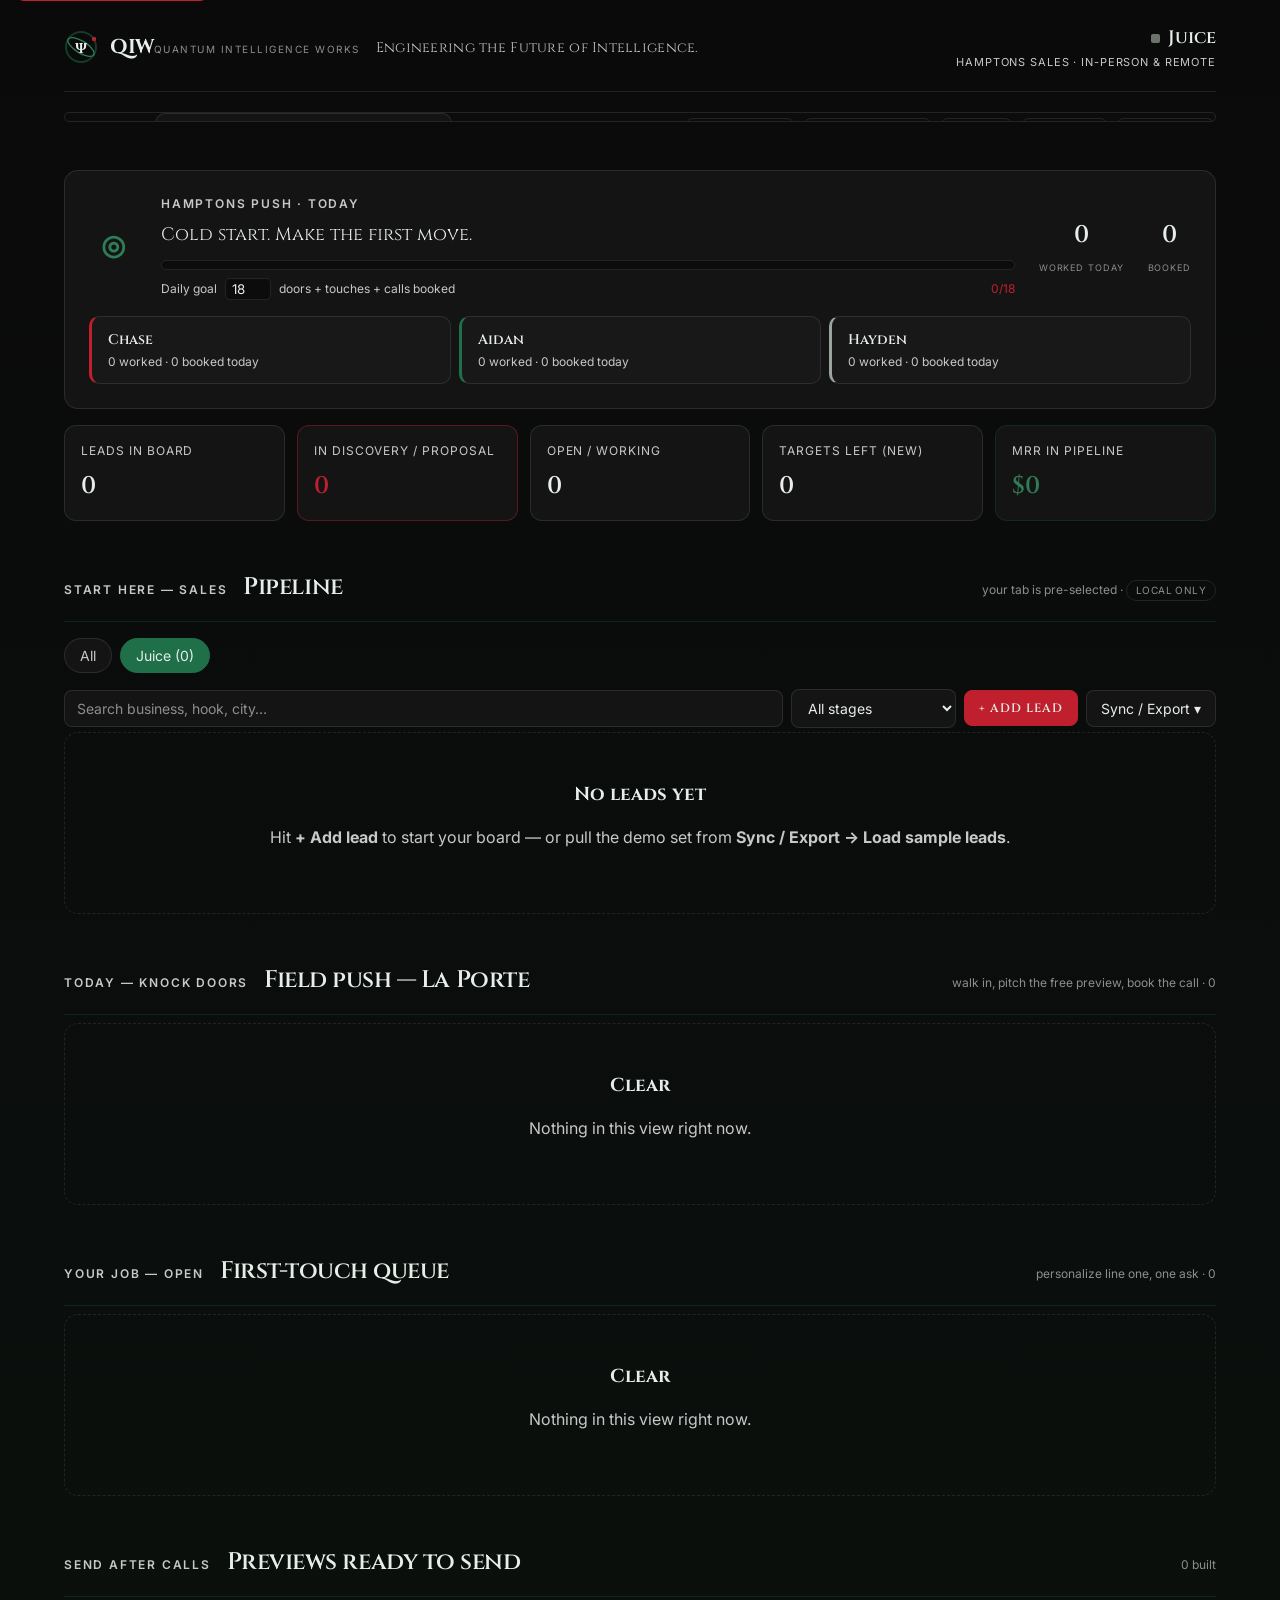
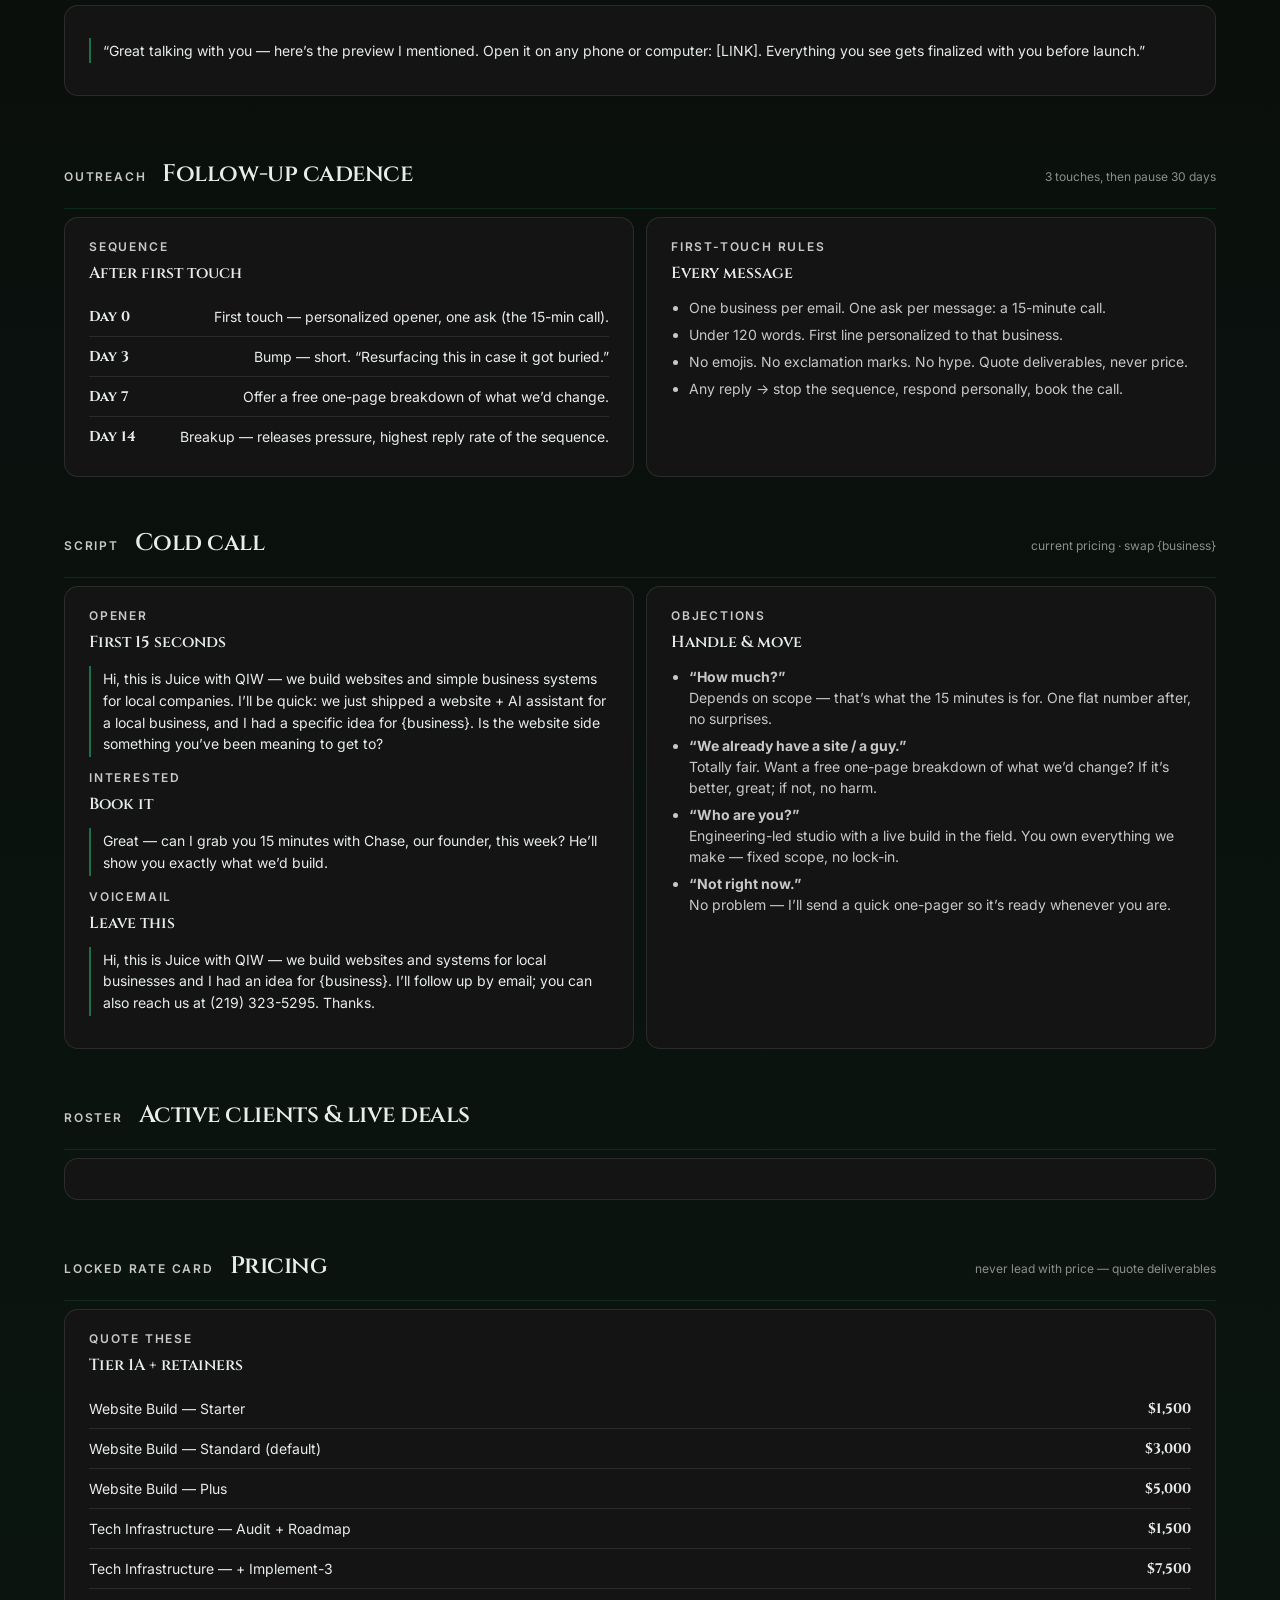
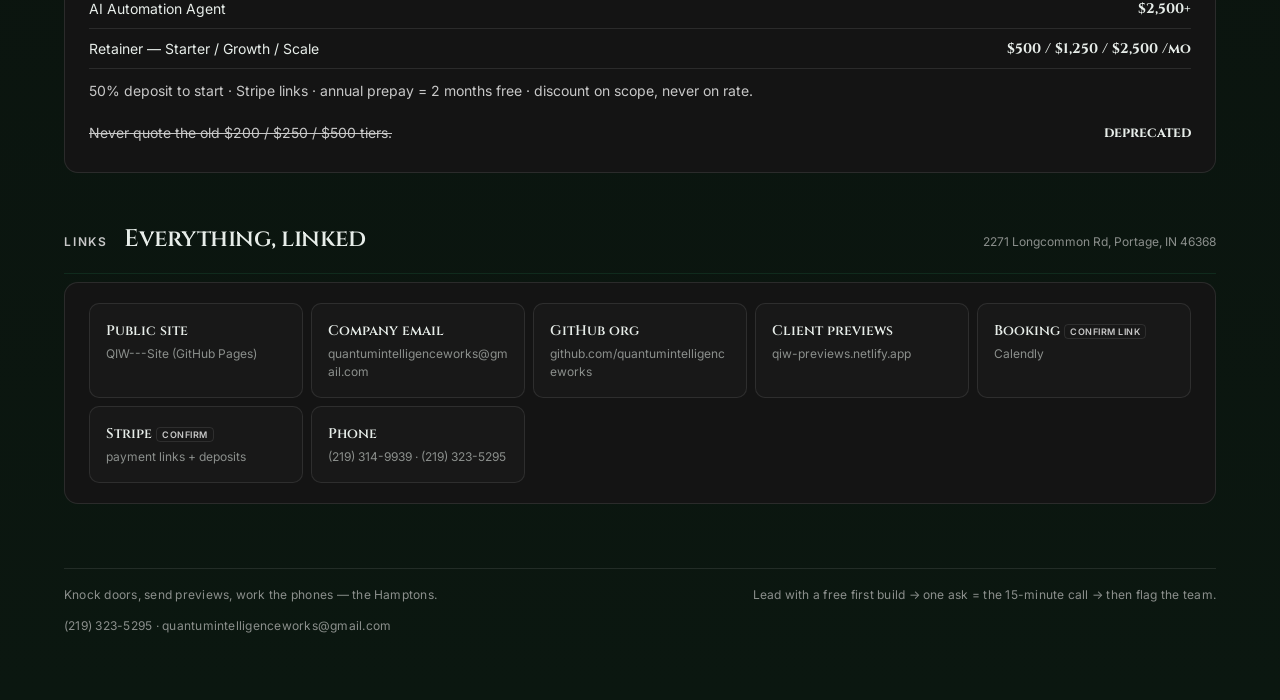
==== juice/index.html @ e5e1eb97 "Add Juice (Julius Bondi) Hamptons sales dashboard at /juice/" ====
<!DOCTYPE html>
<html lang="en">
<head>
<meta charset="utf-8">
<meta name="viewport" content="width=device-width, initial-scale=1">
<title>QIW Sales — Juice · Hamptons</title>
<meta name="description" content="QIW sales board for Julius (Juice) Bondi — Hamptons, in-person and remote.">
<meta name="robots" content="noindex, nofollow">
<meta name="theme-color" content="#0A0A0A">
<link rel="preconnect" href="https://fonts.googleapis.com">
<link rel="preconnect" href="https://fonts.gstatic.com" crossorigin>
<link href="https://fonts.googleapis.com/css2?family=Cinzel:wght@500;600;700&family=Inter:wght@400;500;600;700&display=swap" rel="stylesheet">
<style>
/* QIW Internal Ops — design system
   Branded to the live QIW site (site/styles/tokens.css): Heraldic Green #143D28 ·
   Crest Red #C01F2E · Deep Forest #0D2417 · Ink Black #141414 · Sage Mist #E7EDE9 · Fog #C8C8C8.
   Type: Cinzel (display) + Inter (body). Dark canvas only.
   $10K checklist: three brand colors only · WCAG AA contrast (red reserved for CTAs +
   large numbers, never small text) · 2px focus rings · semantic landmarks · thin 1px rules ·
   motion whispers (150–250ms ease-out, hover lift -2px, nothing bounces). */

:root{
  /* Brand (verbatim from the site) */
  --black:#0A0A0A;          /* Quantum Black — base */
  --forest:#0D2417;         /* Deep Forest — hero/section ground */
  --green:#143D28;          /* Heraldic Green — primary brand */
  --green-lift:#1f6f49;     /* lightness variant for visible accents */
  --green-bright:#2f7d56;   /* brightest tint — live indicators */
  --red:#C01F2E;            /* Crest Red — CTA / accent */
  --red-hover:#A01828;
  --surface:#141414;        /* Ink Black — cards/panels */
  --surface-2:#181818;
  --paper:#E7EDE9;          /* Sage Mist — primary text */
  --fog:#C8C8C8;            /* muted text / borders */
  --dim:#8b8f8c;            /* lowest-emphasis text (AA on dark) */
  --border:rgba(200,200,200,0.12);
  --border-strong:rgba(200,200,200,0.2);
  --green-rule:rgba(20,61,40,0.55);

  --display:'Cinzel',Georgia,serif;
  --body:'Inter',system-ui,-apple-system,sans-serif;

  /* type scale */
  --t-xs:0.75rem; --t-sm:0.875rem; --t-base:1rem; --t-lg:1.125rem;
  --t-xl:1.25rem; --t-2xl:1.5rem; --t-3xl:1.875rem;
  --tracking-wide:0.08em; --tracking-widest:0.15em; --tracking-tight:-0.02em;

  /* spacing (8px rhythm) */
  --s1:0.25rem; --s2:0.5rem; --s3:0.75rem; --s4:1rem; --s5:1.25rem;
  --s6:1.5rem; --s8:2rem; --s12:3rem; --s16:4rem;

  /* motion */
  --ease:cubic-bezier(0.16,1,0.3,1);
  --fast:150ms; --base:250ms;

  --owner-chase:var(--red); --owner-aidan:var(--green-lift); --owner-hayden:#9aa39c;
}

*{box-sizing:border-box;}
html{scroll-behavior:smooth;}
body{
  margin:0;font-family:var(--body);color:var(--paper);background:var(--black);
  background-image:linear-gradient(180deg,var(--black) 0%,#0b1710 100%);
  min-height:100vh;font-size:16px;line-height:1.5;-webkit-font-smoothing:antialiased;
  text-rendering:optimizeLegibility;
}
a{color:inherit;text-decoration:none;}
.wrap{max-width:1200px;margin:0 auto;padding:0 var(--s6) var(--s16);}

/* focus — never removed (checklist) */
a:focus-visible,button:focus-visible,input:focus-visible,select:focus-visible,
textarea:focus-visible,.tab:focus-visible,.checkitem:focus-visible,[tabindex]:focus-visible{
  outline:2px solid var(--red);outline-offset:2px;border-radius:4px;
}
:focus:not(:focus-visible){outline:none;}

.skip-link{
  position:absolute;left:var(--s4);top:-44px;z-index:100;
  background:var(--red);color:var(--paper);font-family:var(--display);
  font-size:var(--t-sm);font-weight:600;letter-spacing:var(--tracking-wide);
  text-transform:uppercase;padding:var(--s3) var(--s5);border-radius:8px;
  transition:top var(--base) var(--ease);
}
.skip-link:focus{top:var(--s4);}
main:focus{outline:none;}

/* ---------- top bar ---------- */
header.top{
  display:flex;align-items:center;gap:var(--s4);flex-wrap:wrap;
  padding:var(--s6) 0 var(--s5);border-bottom:1px solid var(--border);
}
.mark{display:flex;align-items:center;gap:var(--s3);}
.mark svg{display:block;}
.lock .wm{font-family:var(--display);font-weight:700;font-size:var(--t-xl);letter-spacing:var(--tracking-tight);line-height:1;}
.lock .org{font-family:var(--body);font-size:0.625rem;letter-spacing:var(--tracking-widest);color:var(--dim);margin-top:4px;text-transform:uppercase;}
.tagline{font-family:var(--display);font-size:var(--t-sm);color:var(--fog);letter-spacing:0.02em;align-self:center;}
.whoami{margin-left:auto;text-align:right;}
.whoami .nm{font-family:var(--display);font-size:var(--t-lg);font-weight:600;}
.whoami .rl{font-family:var(--body);font-size:0.6875rem;letter-spacing:var(--tracking-wide);color:var(--fog);text-transform:uppercase;margin-top:3px;}
.whoami .nm .chip{display:inline-block;width:9px;height:9px;border-radius:2px;margin-right:8px;vertical-align:middle;}

/* ---------- nav (board switch) ---------- */
nav.bar{display:flex;gap:var(--s3);flex-wrap:wrap;align-items:center;margin:var(--s5) 0 var(--s2);}
nav.bar .seg{display:flex;gap:var(--s1);background:var(--surface);border:1px solid var(--border);border-radius:10px;padding:5px;}
nav.bar a.np{
  font-family:var(--display);font-size:var(--t-sm);font-weight:600;letter-spacing:var(--tracking-wide);
  color:var(--fog);padding:8px 16px;border-radius:7px;text-transform:uppercase;
  transition:color var(--base) var(--ease),background var(--base) var(--ease);
}
nav.bar a.np:hover{color:var(--paper);background:var(--surface-2);}
nav.bar a.np.here{background:var(--red);color:var(--paper);}
nav.bar a.np.here.g{background:var(--green-lift);}
nav.bar a.np.here.s{background:var(--owner-hayden);color:var(--black);}
nav.bar .ext{margin-left:auto;display:flex;gap:var(--s2);flex-wrap:wrap;}
nav.bar .ext a{
  font-family:var(--body);font-size:var(--t-sm);color:var(--fog);border:1px solid var(--border);
  border-radius:8px;padding:8px 13px;transition:color var(--base) var(--ease),border-color var(--base) var(--ease);
}
nav.bar .ext a:hover{color:var(--paper);border-color:var(--fog);}

/* ---------- section + heads ---------- */
section.mod{margin-top:var(--s12);}
.modhead{display:flex;align-items:baseline;gap:var(--s4);margin:0 0 var(--s4);flex-wrap:wrap;}
.modhead h2{font-family:var(--display);font-weight:600;font-size:var(--t-2xl);margin:0;letter-spacing:var(--tracking-tight);}
.modhead .kick{font-family:var(--body);font-size:var(--t-xs);font-weight:600;letter-spacing:var(--tracking-widest);color:var(--fog);text-transform:uppercase;}
.modhead .note{margin-left:auto;font-family:var(--body);font-size:var(--t-xs);color:var(--dim);}
.rule{height:1px;background:var(--green-rule);border:0;margin:0 0 var(--s2);}

.panel{background:var(--surface);border:1px solid var(--border);border-radius:14px;padding:var(--s6) var(--s6);}

/* motor / daily goal */
.motor{display:flex;align-items:center;gap:var(--s6);flex-wrap:wrap;}
.motor .big{font-family:var(--display);font-size:1.75rem;font-weight:700;min-width:48px;text-align:center;color:var(--green-bright);}
.motor .mid{flex:1;min-width:240px;}
.motor .lab{font-family:var(--body);font-size:var(--t-xs);font-weight:600;letter-spacing:var(--tracking-widest);color:var(--fog);text-transform:uppercase;}
.motor .state{font-family:var(--display);font-size:var(--t-lg);margin:var(--s2) 0 var(--s3);}
.bar{height:10px;background:#0c0c0c;border:1px solid var(--border);border-radius:6px;overflow:hidden;}
.bar>i{display:block;height:100%;width:0;background:linear-gradient(90deg,var(--green-lift),var(--red));transition:width var(--base) var(--ease);}
.motor .goalrow{font-family:var(--body);font-size:var(--t-xs);color:var(--fog);margin-top:var(--s2);display:flex;gap:var(--s2);align-items:center;flex-wrap:wrap;}
.motor input.goal{width:46px;background:#0c0c0c;border:1px solid var(--border);color:var(--paper);border-radius:5px;padding:2px 6px;font-family:var(--body);}
.motor .counts{display:flex;gap:var(--s6);text-align:center;}
.motor .counts b{font-family:var(--display);font-size:var(--t-2xl);display:block;font-weight:600;}
.motor .counts span{font-family:var(--body);font-size:0.5625rem;letter-spacing:0.1em;color:var(--dim);text-transform:uppercase;}
.reps{display:flex;gap:var(--s2);margin-top:var(--s4);flex-wrap:wrap;}
.repchip{flex:1;min-width:150px;border:1px solid var(--border);border-radius:10px;padding:var(--s3) var(--s4);background:var(--surface-2);border-left:3px solid var(--dim);}
.repchip.chase{border-left-color:var(--owner-chase);}
.repchip.aidan{border-left-color:var(--owner-aidan);}
.repchip.hayden{border-left-color:var(--owner-hayden);}
.repchip .n{font-family:var(--display);font-weight:600;font-size:var(--t-sm);}
.repchip .s{font-family:var(--body);font-size:var(--t-xs);color:var(--fog);margin-top:3px;}

/* stat strip */
.stats{display:grid;grid-template-columns:repeat(5,1fr);gap:var(--s3);margin-top:var(--s4);}
.stat{background:var(--surface);border:1px solid var(--border);border-radius:12px;padding:var(--s4);transition:border-color var(--base) var(--ease);}
.stat:hover{border-color:var(--border-strong);}
.stat .k{font-family:var(--body);font-size:var(--t-xs);letter-spacing:var(--tracking-wide);color:var(--fog);text-transform:uppercase;}
.stat .v{font-family:var(--display);font-size:var(--t-2xl);margin-top:var(--s2);font-weight:600;}
.stat.hot{border-color:rgba(192,31,46,0.4);}
.stat.hot .v{color:var(--red);}                 /* large (24px) → AA-large OK */
.stat.live{border-color:var(--green-rule);}
.stat.live .v{color:var(--green-bright);}

/* toolbar */
.toolbar{display:flex;gap:var(--s2);flex-wrap:wrap;align-items:center;margin:var(--s4) 0 var(--s1);}
.tabs{display:flex;gap:var(--s2);flex-wrap:wrap;}
.tab{border:1px solid var(--border);background:var(--surface);color:var(--fog);padding:8px 15px;border-radius:20px;cursor:pointer;font-size:var(--t-sm);font-family:var(--body);transition:color var(--base) var(--ease),background var(--base) var(--ease),border-color var(--base) var(--ease);}
.tab:hover{color:var(--paper);border-color:var(--fog);}
.tab.active{color:var(--paper);background:var(--red);border-color:var(--red);}
.tab.active.g{background:var(--green-lift);border-color:var(--green-lift);}
.tab.active.s{background:var(--owner-hayden);border-color:var(--owner-hayden);color:var(--black);}
input.search,select,input.txt{background:var(--surface);border:1px solid var(--border);color:var(--paper);border-radius:8px;padding:9px 12px;font-size:var(--t-sm);font-family:var(--body);transition:border-color var(--base) var(--ease);}
input.search{flex:1;min-width:170px;}
input.search:hover,select:hover{border-color:var(--fog);}
input.search::placeholder{color:var(--dim);}
.btn{border:1px solid var(--border);background:var(--surface);color:var(--paper);padding:9px 14px;border-radius:8px;cursor:pointer;font-size:var(--t-sm);font-family:var(--body);transition:border-color var(--base) var(--ease),background var(--base) var(--ease),transform var(--fast) var(--ease);}
.btn:hover{border-color:var(--fog);transform:translateY(-2px);}
.btn.primary{background:var(--red);color:var(--paper);border-color:var(--red);font-family:var(--display);font-weight:600;letter-spacing:var(--tracking-wide);text-transform:uppercase;font-size:var(--t-xs);}
.btn.primary:hover{background:var(--red-hover);border-color:var(--red-hover);}
.menu{position:relative;}
.menu .pop{position:absolute;right:0;top:46px;background:var(--surface-2);border:1px solid var(--border-strong);border-radius:10px;padding:6px;min-width:240px;z-index:30;display:none;box-shadow:0 20px 50px -20px rgba(0,0,0,0.85);}
.menu.open .pop{display:block;}
.menu .pop button{display:block;width:100%;text-align:left;background:none;border:none;color:var(--paper);padding:10px 12px;border-radius:7px;cursor:pointer;font-size:var(--t-sm);font-family:var(--body);}
.menu .pop button:hover{background:var(--green-rule);}

/* lead grid */
.grid{display:grid;grid-template-columns:repeat(auto-fill,minmax(310px,1fr));gap:var(--s3);margin-top:var(--s3);}
.card{background:var(--surface);border:1px solid var(--border);border-radius:14px;padding:var(--s5);border-left:3px solid var(--ownc,var(--dim));transition:border-color var(--base) var(--ease),transform var(--base) var(--ease);}
.card:hover{transform:translateY(-2px);border-top-color:var(--border-strong);border-right-color:var(--border-strong);border-bottom-color:var(--border-strong);}
.card.chase{--ownc:var(--owner-chase);}
.card.aidan{--ownc:var(--owner-aidan);}
.card.hayden{--ownc:var(--owner-hayden);}
.card .ch{display:flex;justify-content:space-between;gap:var(--s2);align-items:flex-start;}
.biz{font-family:var(--display);font-size:var(--t-lg);font-weight:600;line-height:1.2;}
.csub{color:var(--fog);font-size:var(--t-sm);margin-top:3px;}
.pill{font-family:var(--body);font-size:0.625rem;font-weight:600;letter-spacing:0.04em;padding:4px 9px;border-radius:20px;border:1px solid var(--border);color:var(--fog);white-space:nowrap;text-transform:uppercase;}
.pill.s-New{color:var(--fog);border-color:var(--border-strong);}
.pill.s-Contacted{color:var(--green-bright);border-color:var(--green-rule);}
.pill.s-DiscoveryBooked{color:var(--paper);background:var(--green-lift);border-color:var(--green-lift);}
.pill.s-DiscoveryDone{color:var(--paper);background:var(--green);border-color:var(--green);}
.pill.s-Proposal{color:var(--paper);background:var(--red);border-color:var(--red);}
.pill.s-Won{color:var(--black);background:var(--green-bright);border-color:var(--green-bright);}
.pill.s-Lost{color:var(--dim);}
.pill.s-Nurture{color:var(--fog);border-color:var(--border-strong);}
.ownbadge{font-family:var(--body);font-size:0.625rem;font-weight:600;letter-spacing:0.05em;padding:3px 8px;border-radius:5px;}
.hook{font-size:var(--t-sm);color:var(--paper);margin:var(--s3) 0;min-height:16px;line-height:1.45;}
.tags{display:flex;gap:6px;flex-wrap:wrap;margin-bottom:var(--s3);}
.tag{font-family:var(--body);font-size:0.625rem;color:var(--fog);background:#0c0c0c;border:1px solid var(--border);padding:3px 8px;border-radius:5px;}
.tag.lp{color:var(--red);border-color:rgba(192,31,46,0.5);}
.tag.prev{color:var(--green-bright);border-color:var(--green-rule);}
.meta{font-family:var(--body);font-size:var(--t-xs);color:var(--dim);margin-bottom:var(--s3);word-break:break-word;}
.acts{display:flex;gap:6px;flex-wrap:wrap;}
.acts .btn{flex:1;padding:8px 9px;font-size:var(--t-xs);text-align:center;min-width:88px;}
.acts .btn.book{background:rgba(192,31,46,0.14);border-color:rgba(192,31,46,0.5);color:var(--red);}
.acts .btn.book:hover{background:var(--red);color:var(--paper);border-color:var(--red);}
.acts .btn.prev{background:var(--green-rule);border-color:var(--green-lift);color:var(--green-bright);}
.acts .btn.prev:hover{color:var(--paper);}
.statusrow{display:flex;gap:7px;margin-top:var(--s3);}
.statusrow select{flex:1;padding:7px 9px;font-size:var(--t-xs);}
.iconbtn{background:none;border:1px solid var(--border);color:var(--fog);border-radius:7px;padding:7px 11px;cursor:pointer;font-size:var(--t-xs);font-family:var(--body);transition:color var(--base) var(--ease),border-color var(--base) var(--ease);}
.iconbtn:hover{color:var(--red);border-color:rgba(192,31,46,0.5);}
.empty{text-align:center;padding:var(--s12);border:1px dashed var(--border);border-radius:14px;color:var(--fog);}
.empty h3{font-family:var(--display);color:var(--paper);margin:0 0 var(--s2);}

/* reference cards */
.cards2{display:grid;grid-template-columns:repeat(auto-fit,minmax(300px,1fr));gap:var(--s3);}
.refcard{background:var(--surface);border:1px solid var(--border);border-radius:14px;padding:var(--s5) var(--s6);}
.refcard h3{font-family:var(--display);font-size:var(--t-base);margin:0 0 var(--s3);font-weight:600;}
.refcard h3 .t{font-family:var(--body);font-size:var(--t-xs);font-weight:600;letter-spacing:var(--tracking-widest);color:var(--fog);display:block;margin-bottom:5px;text-transform:uppercase;}
.refcard p{margin:0 0 var(--s3);font-size:var(--t-sm);color:var(--fog);line-height:1.55;}
.refcard ul{margin:0 0 var(--s2);padding-left:18px;}
.refcard li{font-size:var(--t-sm);color:var(--fog);margin:6px 0;line-height:1.5;}
.refcard .q{border-left:2px solid var(--green-lift);padding:2px 0 2px var(--s3);margin:var(--s3) 0;color:var(--paper);font-size:var(--t-sm);line-height:1.55;}
.kv{display:flex;justify-content:space-between;gap:var(--s4);border-bottom:1px solid var(--border);padding:9px 0;font-size:var(--t-sm);}
.kv:last-child{border-bottom:0;}
.kv b{font-family:var(--display);}
.kv .deprecated{color:var(--fog);text-decoration:line-through;}
.checkitem{display:flex;gap:10px;align-items:flex-start;padding:6px 0;font-size:var(--t-sm);color:var(--fog);cursor:pointer;line-height:1.45;}
.checkitem input{margin-top:3px;accent-color:var(--red);flex:0 0 auto;}
.checkitem.done{color:var(--dim);text-decoration:line-through;}
.phase{font-family:var(--body);font-size:var(--t-xs);font-weight:600;letter-spacing:var(--tracking-wide);color:var(--paper);text-transform:uppercase;margin:var(--s4) 0 var(--s1);}
.linkgrid{display:grid;grid-template-columns:repeat(auto-fit,minmax(190px,1fr));gap:var(--s2);}
.linkgrid a{display:block;background:var(--surface-2);border:1px solid var(--border);border-radius:10px;padding:var(--s4);transition:border-color var(--base) var(--ease),transform var(--base) var(--ease);}
.linkgrid a:hover{border-color:var(--green-rule);transform:translateY(-2px);}
.linkgrid a .l{font-family:var(--display);font-size:var(--t-sm);font-weight:600;}
.linkgrid a .u{font-family:var(--body);font-size:var(--t-xs);color:var(--dim);margin-top:4px;word-break:break-all;}
.linkgrid a .badge{font-family:var(--body);font-size:0.5625rem;color:var(--fog);letter-spacing:0.06em;border:1px solid var(--border);border-radius:4px;padding:1px 5px;text-transform:uppercase;}

/* modal */
.scrim{position:fixed;inset:0;background:rgba(5,5,5,0.8);display:none;align-items:flex-start;justify-content:center;padding:var(--s8) var(--s4);z-index:50;overflow:auto;}
.scrim.open{display:flex;}
.modal{background:var(--surface-2);border:1px solid var(--border-strong);border-radius:16px;width:100%;max-width:640px;padding:var(--s6);}
.modal h2{font-family:var(--display);margin:0 0 var(--s4);font-weight:600;}
.fgrid{display:grid;grid-template-columns:1fr 1fr;gap:var(--s3);}
.field{display:flex;flex-direction:column;gap:5px;}
.field.full{grid-column:1/-1;}
.field label{font-family:var(--body);font-size:var(--t-xs);font-weight:600;letter-spacing:var(--tracking-wide);color:var(--fog);text-transform:uppercase;}
.field input,.field select,.field textarea{background:#0c0c0c;border:1px solid var(--border);color:var(--paper);border-radius:8px;padding:9px 11px;font-size:var(--t-sm);width:100%;font-family:var(--body);}
.field input:hover,.field select:hover,.field textarea:hover{border-color:var(--fog);}
.modal .foot{display:flex;justify-content:flex-end;gap:var(--s2);margin-top:var(--s4);}

.toast{position:fixed;left:50%;bottom:24px;transform:translateX(-50%) translateY(20px);background:var(--surface-2);border:1px solid var(--red);padding:13px 19px;border-radius:11px;opacity:0;transition:opacity var(--base) var(--ease),transform var(--base) var(--ease);z-index:80;max-width:92vw;text-align:center;font-size:var(--t-sm);}
.toast.show{opacity:1;transform:translateX(-50%) translateY(0);}
.toast .bw{font-family:var(--display);color:var(--red);font-weight:700;}

footer.foot{margin-top:var(--s16);padding-top:var(--s4);border-top:1px solid var(--border);color:var(--dim);font-size:var(--t-xs);font-family:var(--body);letter-spacing:0.02em;display:flex;justify-content:space-between;flex-wrap:wrap;gap:var(--s3);line-height:1.6;}

.picker{max-width:760px;margin:0 auto;}
.pickbody{padding:var(--s16) 0;}
.pickkick{font-family:var(--body);font-size:var(--t-xs);font-weight:600;letter-spacing:var(--tracking-widest);color:var(--fog);text-transform:uppercase;margin:0 0 var(--s3);}
.pickh1{font-family:var(--display);font-size:2rem;font-weight:600;margin:0 0 var(--s3);letter-spacing:var(--tracking-tight);}
.picksub{color:var(--fog);max-width:48ch;margin:0 0 var(--s8);font-size:var(--t-base);line-height:1.6;}
.pickgrid{display:grid;grid-template-columns:repeat(auto-fit,minmax(200px,1fr));gap:var(--s4);}
.pick{display:flex;flex-direction:column;gap:6px;text-align:left;background:var(--surface);border:1px solid var(--border);border-left:3px solid var(--dim);border-radius:14px;padding:var(--s6);cursor:pointer;color:var(--paper);transition:border-color var(--base) var(--ease),transform var(--base) var(--ease);}
.pick:hover{transform:translateY(-2px);border-color:var(--border-strong);}
.pick.chase{border-left-color:var(--owner-chase);}
.pick.aidan{border-left-color:var(--owner-aidan);}
.pick.hayden{border-left-color:var(--owner-hayden);}
.pk-name{font-family:var(--display);font-size:var(--t-xl);font-weight:600;}
.pk-role{font-size:var(--t-sm);color:var(--fog);}
.pk-go{font-family:var(--display);font-size:var(--t-sm);font-weight:600;letter-spacing:var(--tracking-wide);text-transform:uppercase;color:var(--red);margin-top:var(--s3);}
.picknote{margin-top:var(--s8);font-size:var(--t-sm);color:var(--dim);}
.navlab{font-family:var(--body);font-size:0.625rem;letter-spacing:var(--tracking-wide);color:var(--dim);text-transform:uppercase;align-self:center;margin-right:4px;}
.cloudchip{display:inline-block;cursor:pointer;font-family:var(--body);font-size:0.625rem;letter-spacing:0.04em;padding:2px 9px;border-radius:20px;border:1px solid var(--border);text-transform:uppercase;transition:color var(--base) var(--ease),border-color var(--base) var(--ease);}
.cloudchip.off{color:var(--dim);}
.cloudchip.onx{color:var(--green-bright);border-color:var(--green-rule);}
.cloudchip:hover{color:var(--paper);}

@media (max-width:820px){
  .stats{grid-template-columns:repeat(2,1fr);}
  .fgrid{grid-template-columns:1fr;}
  .whoami{margin-left:0;text-align:left;width:100%;}
  .tagline{display:none;}
  nav.bar .ext{width:100%;margin-left:0;}
}

@media (prefers-reduced-motion: reduce){
  *{transition-duration:0.01ms !important;scroll-behavior:auto;}
}

</style>
</head>
<body>
<a class="skip-link" href="#main">Skip to content</a>
<div class="wrap"><div id="app"></div></div>
<div class="scrim" id="scrim"></div>
<div class="toast" id="toast"></div>
<script>
/* QIW Internal Ops — shared engine + data
   One pipeline, three role-tailored views (chase/aidan/hayden).
   Data persists in localStorage (shared across the 3 pages on the same host)
   with a window.storage fallback for sandboxed hosts. Export CSV to sync the Google Sheet. */
(function () {
  "use strict";

  // ---------------- company facts (from QIW source-of-truth docs) ----------------
  var LINKS = {
    site: "https://quantumintelligenceworks.github.io/QIW---Site",
    github: "https://github.com/quantumintelligenceworks",
    previews: "https://qiw-previews.netlify.app",
    email: "quantumintelligenceworks@gmail.com",
    book: "https://calendly.com/quantumintelligenceworks",
    tracker: "",
    stripe: "https://dashboard.stripe.com/payments",
    phone1: "(219) 314-9939",
    phone2: "(219) 323-5295",
    addr: "2271 Longcommon Rd, Portage, IN 46368"
  };

  var PRICING = {
    rows: [
      ["Website Build — Starter", "$1,500"],
      ["Website Build — Standard (default)", "$3,000"],
      ["Website Build — Plus", "$5,000"],
      ["Tech Infrastructure — Audit + Roadmap", "$1,500"],
      ["Tech Infrastructure — + Implement-3", "$7,500"],
      ["AI Automation Agent", "$2,500+"],
      ["Retainer — Starter / Growth / Scale", "$500 / $1,250 / $2,500 /mo"]
    ],
    terms: "50% deposit to start · Stripe links · annual prepay = 2 months free · discount on scope, never on rate.",
    deprecated: "Never quote the old $200 / $250 / $500 tiers."
  };

  var SOPS = {
    leadWith: "Lead with a free first build → one ask = the 15-minute call → then flag the team.",
    firstTouch: [
      "One business per email. One ask per message: a 15-minute call.",
      "Under 120 words. First line personalized to that business.",
      "No emojis. No exclamation marks. No hype. Quote deliverables, never price.",
      "Any reply → stop the sequence, respond personally, book the call."
    ],
    cadence: [
      ["Day 0", "First touch — personalized opener, one ask (the 15-min call)."],
      ["Day 3", "Bump — short. “Resurfacing this in case it got buried.”"],
      ["Day 7", "Offer a free one-page breakdown of what we’d change."],
      ["Day 14", "Breakup — releases pressure, highest reply rate of the sequence."]
    ],
    coldcall: {
      opener: "Hi, this is {me} with QIW — we build websites and simple business systems for local companies. I’ll be quick: we just shipped a website + AI assistant for a local business, and I had a specific idea for {business}. Is the website side something you’ve been meaning to get to?",
      interested: "Great — can I grab you 15 minutes with Chase, our founder, this week? He’ll show you exactly what we’d build.",
      voicemail: "Hi, this is {me} with QIW — we build websites and systems for local businesses and I had an idea for {business}. I’ll follow up by email; you can also reach us at " + LINKS.phone2 + ". Thanks.",
      objections: [
        ["“How much?”", "Depends on scope — that’s what the 15 minutes is for. One flat number after, no surprises."],
        ["“We already have a site / a guy.”", "Totally fair. Want a free one-page breakdown of what we’d change? If it’s better, great; if not, no harm."],
        ["“Who are you?”", "Engineering-led studio with a live build in the field. You own everything we make — fixed scope, no lock-in."],
        ["“Not right now.”", "No problem — I’ll send a quick one-pager so it’s ready whenever you are."]
      ]
    },
    launch: {
      "1 · Close the Sale": ["Initial call / preview pitched", "Preview link sent (post-call template)", "15-minute walkthrough held", "Price quoted on the call (never in email)", "Proposal + agreement + intake sent same day", "Signed agreement received", "Deposit received — work begins"],
      "2 · Personalize the Build": ["Intake form reviewed; gaps filled by phone", "Logo / photos received (or graphics fallback)", "Trust signals added (license #, insurance, hours, story)", "Draft v2 personalized and sent", "Review call held — feedback captured", "Revision rounds done (2 max)", "Final approval in writing"],
      "3 · Launch": ["Domain confirmed / registered", "Hosting set up (GitHub Pages / Vercel)", "Quote form tested — lead lands at owner’s email/phone", "Click-to-call tested on mobile", "Google Business Profile claimed + linked", "Mobile / tablet / desktop final check", "Site live — owner walkthrough done"],
      "4 · After Launch": ["Final invoice sent + paid", "Portfolio screenshots saved", "Review requested (Google + Facebook)", "Referral ask — “who else needs this?”", "30-day check-in scheduled", "Upsell check: maintenance / AI automations"]
    }
  };

  // ---------------- seeded pipeline (real leads + clients, June 2026) ----------------
  var P = "https://qiw-previews.netlify.app/";
  var SAMPLES = [
    mk("Assisting Seniors", "Chase", "Senior Care", "Valparaiso IN", "Kelly Staubus", "", "", "Live", "Site + Gmail AI assistant live — anchor case study", "Retainer", 1500, 250, "Won", "Capture case-study metrics", "", "Active client — proof point"),
    mk("Quantum Engineering Innovations", "Chase", "Engineering", "Valparaiso IN", "Terrence Wolf", "(219) 714-7149", "", "Decent", "Engineer-to-engineer digital systems build", "Flat Build", 3000, 0, "Discovery Done", "Send scoped proposal", P + "01-quantum-engineering-innovations.html", "Open deal #2 — Chase-owned"),
    mk("JJ's Grime Time Solutions", "Aidan", "Pressure Washing", "NW Indiana", "J. Stevens", "(219) 510-2788", "jaidanstevens45@gmail.com", "Verify", "One-page site — agreement QIW-AGR-2026-17 / invoice QIW-2026-017", "Flat Build", 0, 0, "Proposal", "Collect deposit + intake", P + "17-jjs-grime-time-solutions.html", "Agreement + invoice drafted"),
    mk("Cats Eye – Vintage & Modern", "Hayden", "Boutique", "Beverly Shores IN", "Owner", "(219) 707-0066", "", "Verify", "Preview built; 4.9★ shop — proposal sent", "Setup + Retainer", 0, 199, "Proposal", "Get signed agreement + photos", "", "Proposal + intake sent"),
    mk("Standing On Business Protection Unit", "Hayden", "Security", "Michigan City IN", "Owner", "(219) 728-7233", "", "Verify", "Security firm — preview + intake sent", "Flat Build", 600, 0, "Proposal", "Confirm scope + deposit", "", "404 Greeley Ave"),
    mk("Cozy Cleaners", "Hayden", "Cleaning", "La Porte IN", "", "", "", "Verify", "In progress — confirm scope & next step", "Free to Monthly", 0, 199, "Contacted", "Confirm next step", "", "EXISTING — in progress"),
    mk("Dawson's Auto Care", "Hayden", "Auto Repair", "Westville IN", "Front desk", "(219) 299-7602", "dawsonsautocare8079@gmail.com", "FB-only", "670+ FB followers, no website — invisible on Google", "Free to Monthly", 0, 249, "Discovery Booked", "Swing back with preview", P + "02-dawsons-auto-care.html", "Preview built"),
    mk("Kaiser Auto LLC", "Hayden", "Auto Repair", "La Porte IN", "", "", "", "FB-only", "FB-only (2 shops), no website — Google can't find them", "Free to Monthly", 0, 249, "New", "Walk-in", "", "LA PORTE TARGET"),
    mk("Anderson's Automotive", "Aidan", "Auto Repair", "La Porte IN", "", "(219) 326-7015", "", "Verify", "NAPA care center — check for real site beyond directory", "Free to Monthly", 0, 249, "New", "Call AM", "", "LA PORTE TARGET"),
    mk("Novak's Auto Repair", "Chase", "Auto Repair", "La Porte IN", "", "(219) 210-3211", "", "Verify", "Small shop, likely weak/no site", "Free to Monthly", 0, 249, "New", "Call", "", "LA PORTE TARGET"),
    mk("Dave Jelke's Auto Repair", "Hayden", "Auto Repair", "La Porte IN", "", "(219) 362-1642", "", "Verify", "Independent shop — check web presence", "Free to Monthly", 0, 249, "New", "Swing by", "", "LA PORTE TARGET"),
    mk("Pine Lake Service Center", "Aidan", "Auto / Transmission", "La Porte IN", "", "", "", "Verify", "Serving LaPorte since 1971 — likely no modern site", "Free to Monthly", 0, 249, "New", "Call", "", "LA PORTE TARGET"),
    mk("Round the Clock Restaurant", "Chase", "Restaurant", "La Porte IN", "", "", "", "Outdated", "Site © 2012, no online ordering — rebuild + ordering", "Free to Monthly", 0, 249, "New", "Call", "", "LA PORTE TARGET"),
    mk("The Soul Food Bistro", "Hayden", "Restaurant", "La Porte IN", "", "", "", "Decent", "Has site — add online ordering + AI FAQ assistant", "Setup + Retainer", 0, 249, "New", "Walk-in", "", "LA PORTE — upsell AI"),
    mk("Stella Beauty", "Aidan", "Salon", "La Porte IN", "", "", "", "Verify", "Premier salon — many are FB/IG only, check", "Free to Monthly", 0, 199, "New", "Walk-in", "", "LA PORTE TARGET"),
    mk("Salon Chic", "Chase", "Salon", "La Porte IN", "", "", "", "Verify", "Likely social-only", "Free to Monthly", 0, 199, "New", "Walk-in", "", "LA PORTE TARGET"),
    mk("Generations Hair Salon", "Hayden", "Salon", "La Porte IN", "", "", "", "Verify", "Check site / online booking", "Free to Monthly", 0, 199, "New", "Walk-in", "", "LA PORTE TARGET"),
    mk("Salon Rogue", "Aidan", "Salon", "La Porte IN", "", "", "", "Verify", "Online booking opportunity", "Free to Monthly", 0, 199, "New", "Walk-in", "", "LA PORTE TARGET"),
    mk("Running with Scissors Salon", "Chase", "Salon", "La Porte IN", "", "", "", "Verify", "Check web presence", "Free to Monthly", 0, 199, "New", "Walk-in", "", "LA PORTE TARGET"),
    mk("Westville Printing Inc.", "Aidan", "Printing", "Westville IN", "Scott", "", "westvilleprinting-scott@mediacombb.net", "Verify", "Preview built — send + book", "Free to Monthly", 0, 199, "Contacted", "Send preview", P + "03-westville-printing.html", "Preview ready"),
    mk("L4M Architecture", "Aidan", "Architecture", "NW Indiana", "Don", "", "don@l4marchitecture.com", "Verify", "Preview built — send + book", "Flat Build", 0, 0, "Contacted", "Send preview", P + "04-l4m-architecture.html", "Preview ready"),
    mk("Chadam Consultants Inc", "Aidan", "Consulting", "NW Indiana", "Sales", "", "sales@chadam.net", "Verify", "Preview built — send + book", "Flat Build", 0, 0, "Contacted", "Send preview", P + "05-chadam-consultants.html", "Preview ready"),
    mk("Auto Detailing by Leslie", "Aidan", "Auto Detailing", "NW Indiana", "Leslie", "", "autodetailingbyleslie@yahoo.com", "Verify", "Preview built — send + book", "Free to Monthly", 0, 199, "Contacted", "Send preview", P + "16-auto-detailing-by-leslie.html", "Preview ready"),
    mk("The Palm Locals", "Aidan", "Local Media", "West Palm Beach FL", "", "", "hello@thepalmlocals.com", "Verify", "Preview built — send + book", "Flat Build", 0, 0, "Nurture", "Send preview", P + "11-the-palm-locals.html", "Preview ready — FL"),
    mk("Moving Places Movers", "Aidan", "Movers", "NW Indiana", "N. Husiar", "", "nhusiar@movingplaces.org", "Verify", "Preview built — send + book", "Free to Monthly", 0, 199, "Nurture", "Send preview", P + "13-moving-places-movers.html", "Preview ready")
  ];

  function mk(business, owner, industry, city, contact, phone, email, presence, hook, model, oneTime, monthly, stage, nextAction, preview, notes) {
    return { id: "L" + (SAMPLES ? (SAMPLES.length + 1) : 0), owner: owner, business: business, industry: industry, city: city, contact: contact, phone: phone, email: email, presence: presence, hook: hook, model: model, oneTime: oneTime, monthly: monthly, stage: stage, nextAction: nextAction, preview: preview, notes: notes, dateAdded: "2026-06-20", lastTouch: "", log: [] };
  }
  // assign stable ids
  SAMPLES.forEach(function (l, i) { l.id = "L" + String(i + 1).padStart(3, "0"); });

  var OWNERS = ["Chase", "Aidan", "Hayden", "Juice", "Other"];
  var STAGES = ["New", "Contacted", "Discovery Booked", "Discovery Done", "Proposal", "Won", "Lost", "Nurture"];
  var SOURCES = ["Cold Call", "Walk-in", "Referral", "Network", "Web", "Email", "Event"];
  var PRESENCE = ["None", "FB-only", "Dead site", "Outdated", "Decent", "Verify", "Live"];
  var MODELS = ["Free to Monthly", "Setup + Retainer", "Flat Build", "Retainer", "AI Agent"];
  var OPEN_STAGES = ["Contacted", "Discovery Booked", "Discovery Done", "Proposal"];

  var PEOPLE = {
    chase: { key: "chase", name: "Chase", role: "Founder · Build & Close", accent: "red", tag: "Aidan opens, you close.", defaultTab: "Chase", motor: { lab: "CLOSE & SHIP · TODAY", metric: "discovery calls held + builds moved", goal: 5 }, modules: ["close", "deliver", "clients", "pricing", "build", "playbook", "links"] },
    aidan: { key: "aidan", name: "Aidan", role: "Partner · Outreach & Booking", accent: "green", tag: "You open, Chase closes.", defaultTab: "Aidan", motor: { lab: "OUTREACH · TODAY", metric: "first-touches sent + calls booked", goal: 20 }, modules: ["outreach", "previews", "cadence", "coldcall", "clients", "pricing", "links"] },
    hayden: { key: "hayden", name: "Hayden", role: "Field Sales · Walk-ins & Previews", accent: "steel", tag: "Knock doors. Send previews. Book the call.", defaultTab: "Hayden", motor: { lab: "FIELD PUSH · TODAY", metric: "doors worked + previews sent", goal: 15 }, modules: ["field", "previews", "coldcall", "clients", "pricing", "links"] },
    juice: { key: "juice", name: "Juice", role: "Hamptons Sales · In-Person & Remote", accent: "green", tag: "Knock doors, send previews, work the phones — the Hamptons.", defaultTab: "Juice", motor: { lab: "HAMPTONS PUSH · TODAY", metric: "doors + touches + calls booked", goal: 18 }, modules: ["field", "outreach", "previews", "cadence", "coldcall", "clients", "pricing", "links"] }
  };

  function ownClass(o) { return ({ Chase: "chase", Aidan: "aidan", Hayden: "hayden" })[o] || ""; }
  function ownColor(o) { return ({ Chase: "#C01F2E", Aidan: "#1f6f49", Hayden: "#9aa39c", Juice: "#6b736c" })[o] || "#6b736c"; }
  function ownText(o) { return o === "Hayden" ? "#0A0A0A" : "#E7EDE9"; }

  // ---------------- state + storage ----------------
  var ME = null, state = { leads: [], goal: 12, tab: "All", checks: {} }, editing = null;
  var $ = function (id) { return document.getElementById(id); };
  var today = function () { return new Date().toISOString().slice(0, 10); };
  var uid = function () { return "L" + Date.now().toString(36).slice(-5).toUpperCase(); };
  function esc(s) { return (s == null ? "" : String(s)).replace(/[&<>"]/g, function (c) { return ({ "&": "&amp;", "<": "&lt;", ">": "&gt;", '"': "&quot;" })[c]; }); }

  var Store = {
    key: "qiw_juice_v1",
    load: function () {
      try { if (window.storage && window.storage.get) { /* sandbox host */ } } catch (e) {}
      try { var v = localStorage.getItem(this.key); if (v) return JSON.parse(v); } catch (e) {}
      return null;
    },
    save: function (s) {
      try { localStorage.setItem(this.key, JSON.stringify(s)); } catch (e) {}
    }
  };
  function saveLocal() { Store.save({ leads: state.leads, goal: state.goal, checks: state.checks, deleted: state.deleted || [] }); }

  var Cloud = {
    cfg: function () { try { return JSON.parse(localStorage.getItem("qiw_ops_cloud") || "null"); } catch (e) { return null; } },
    on: function () { var c = this.cfg(); return !!(c && c.url && c.token); },
    set: function (url, token) { try { localStorage.setItem("qiw_ops_cloud", JSON.stringify({ url: url, token: token })); } catch (e) {} },
    clear: function () { try { localStorage.removeItem("qiw_ops_cloud"); } catch (e) {} },
    _poll: null, _pushT: null, _n: 0,
    pull: function (done) {
      var c = this.cfg(); if (!c) { if (done) done(null); return; }
      var cb = "qiwcb" + (++this._n), s = document.createElement("script");
      var timer = setTimeout(function () { clean(); if (done) done(null); }, 12000);
      function clean() { try { delete window[cb]; } catch (e) { window[cb] = undefined; } if (s.parentNode) s.parentNode.removeChild(s); clearTimeout(timer); }
      window[cb] = function (data) { clean(); if (done) done(data); };
      s.onerror = function () { clean(); if (done) done(null); };
      s.src = c.url + (c.url.indexOf("?") < 0 ? "?" : "&") + "action=get&token=" + encodeURIComponent(c.token) + "&callback=" + cb + "&t=" + Date.now();
      document.body.appendChild(s);
    },
    push: function () {
      var c = this.cfg(); if (!c) return;
      var payload = JSON.stringify({ token: c.token, leads: state.leads, deleted: state.deleted || [], ts: Date.now() });
      try { fetch(c.url, { method: "POST", mode: "no-cors", headers: { "Content-Type": "text/plain;charset=utf-8" }, body: payload }); } catch (e) {}
      setCloudStatus("syncing"); var self = this;
      setTimeout(function () { if (self.on()) setCloudStatus("on"); }, 1400);
    },
    schedulePush: function () { var self = this; clearTimeout(this._pushT); this._pushT = setTimeout(function () { self.push(); }, 1200); },
    merge: function (remote) {
      if (!remote || remote.error || !remote.leads) return false;
      var changed = false, byId = {};
      state.deleted = state.deleted || [];
      state.leads.forEach(function (l) { byId[l.id] = l; });
      var delAt = {}; state.deleted.forEach(function (d) { var id = d.id || d; delAt[id] = Math.max(delAt[id] || 0, d.at || 1); });
      (remote.deleted || []).forEach(function (d) { var id = d.id || d, at = d.at || 1; if (at > (delAt[id] || 0)) { delAt[id] = at; state.deleted.push({ id: id, at: at }); } });
      remote.leads.forEach(function (r) {
        if (delAt[r.id] && (r.updatedAt || 0) <= delAt[r.id]) return;
        var cur = byId[r.id];
        if (!cur) { state.leads.push(r); byId[r.id] = r; changed = true; }
        else if ((r.updatedAt || 0) > (cur.updatedAt || 0)) { for (var k in r) cur[k] = r[k]; changed = true; }
      });
      var before = state.leads.length;
      state.leads = state.leads.filter(function (l) { return !(delAt[l.id] && (l.updatedAt || 0) <= delAt[l.id]); });
      if (state.leads.length !== before) changed = true;
      return changed;
    },
    start: function () {
      if (!this.on()) return; var self = this; setCloudStatus("syncing");
      this.pull(function (remote) { self.merge(remote); self.push(); saveLocal(); render(); setCloudStatus("on"); });
      clearInterval(this._poll);
      this._poll = setInterval(function () { self.pull(function (remote) { if (self.merge(remote)) { saveLocal(); render(); } }); }, 15000);
    },
    stop: function () { clearInterval(this._poll); this._poll = null; }
  };
  function setCloudStatus(s) {
    var el = document.getElementById("cloudStatus"); if (!el) return;
    el.textContent = s === "on" ? "Team sync on" : s === "syncing" ? "Syncing…" : "Local only";
    el.className = "cloudchip " + (s === "off" ? "off" : "onx");
  }
  function loadSamplesData() { var now = Date.now(); state.leads = SAMPLES.map(function (s) { return Object.assign({ log: [], updatedAt: now }, s); }); }
  function find(id) { return state.leads.find(function (l) { return l.id === id; }); }

  function countsToday() { var t = today(), w = 0, b = 0; state.leads.forEach(function (l) { (l.log || []).forEach(function (e) { if (e.t.slice(0, 10) === t) { if (e.a === "touch") w++; if (e.a === "booked") b++; } }); }); return { w: w, b: b }; }
  function repToday(o) { var t = today(), w = 0, b = 0; state.leads.filter(function (l) { return l.owner === o; }).forEach(function (l) { (l.log || []).forEach(function (e) { if (e.t.slice(0, 10) === t) { if (e.a === "touch") w++; if (e.a === "booked") b++; } }); }); return { w: w, b: b }; }

  // ---------------- render ----------------
  function mark() {
    return '<span class="mark"><svg width="34" height="34" viewBox="0 0 34 34" aria-hidden="true">' +
      '<circle cx="17" cy="17" r="15" fill="none" stroke="#143D28" stroke-width="2"/>' +
      '<ellipse cx="17" cy="17" rx="15" ry="6" fill="none" stroke="#2f7d56" stroke-width="1.3" transform="rotate(32 17 17)"/>' +
      '<circle cx="30" cy="9" r="2.2" fill="#C01F2E"/>' +
      '<text x="17" y="23" font-family="Cinzel,Georgia,serif" font-size="15" font-weight="700" fill="#E7EDE9" text-anchor="middle">Ψ</text>' +
      '</svg><span class="lock"><span class="wm">QIW</span><span class="org">QUANTUM INTELLIGENCE WORKS</span></span></span>';
  }
  function nav() {
    var pages = [["chase", "Chase"], ["aidan", "Aidan"], ["hayden", "Hayden"]];
    var cls = ME.accent === "green" ? "g" : ME.accent === "steel" ? "s" : "";
    var inner = pages.map(function (p) {
      var here = p[0] === ME.key ? " here " + cls : "";
      return '<a class="np' + here + '" href="#" role="button" onclick="QIW.switchUser(\'' + p[0] + '\');return false;">' + p[1] + '</a>';
    }).join("");
    var ext = '<a href="' + LINKS.site + '" target="_blank" rel="noopener">Public site ↗</a>' +
      '<a href="mailto:' + LINKS.email + '">Company email</a>' +
      '<a href="' + LINKS.github + '" target="_blank" rel="noopener">GitHub</a>' +
      '<a href="' + LINKS.previews + '" target="_blank" rel="noopener">Previews</a>' +
      '<a href="' + LINKS.book + '" target="_blank" rel="noopener">Book a call</a>';
    return '<nav class="bar" aria-label="Switch your board and company links"><span class="navlab">Your board</span><div class="seg">' + inner + '</div><div class="ext">' + ext + '</div></nav>';
  }
  function shell() {
    $("app").innerHTML =
      '<header class="top">' + mark() +
      '<span class="tagline">Engineering the Future of Intelligence.</span>' +
      '<div class="whoami"><div class="nm"><span class="chip" style="background:' + ownColor(ME.name) + '"></span>' + esc(ME.name) + '</div><div class="rl">' + esc(ME.role) + '</div></div>' +
      '</header>' + nav() +
      '<main id="main">' +
      '<section class="mod" id="motorMod"></section>' +
      '<section class="mod" id="pipeMod"></section>' +
      '<div id="roleMods"></div>' +
      '</main>' +
      '<footer class="foot"><span>' + esc(ME.tag) + '</span><span>' + SOPS.leadWith + '</span><span>' + LINKS.phone2 + ' · ' + LINKS.email + '</span></footer>';
  }

  function renderPicker() {
    var card = function (k, p) {
      return '<button class="pick ' + k + '" onclick="QIW.switchUser(\'' + k + '\')">' +
        '<span class="pk-name">' + p.name + '</span>' +
        '<span class="pk-role">' + esc(p.role) + '</span>' +
        '<span class="pk-go">Open my board →</span></button>';
    };
    $("app").innerHTML =
      '<div class="picker"><header class="top">' + mark() +
      '<span class="tagline">Engineering the Future of Intelligence.</span></header>' +
      '<div class="pickbody"><p class="pickkick">Internal ops · daily board</p>' +
      '<h1 class="pickh1">Who is using this board?</h1>' +
      '<p class="picksub">Pick your name — this device remembers you, and you can switch any time from the top bar.</p>' +
      '<div class="pickgrid">' + card("chase", PEOPLE.chase) + card("aidan", PEOPLE.aidan) + card("hayden", PEOPLE.hayden) + '</div>' +
      '<p class="picknote">One shared pipeline · add your own leads · export to the team sheet to sync.</p>' +
      '</div></div>';
  }

  function render() {
    renderMotor(); renderPipe(); renderRoleMods();
  }

  function renderMotor() {
    var c = countsToday(), goal = state.goal || 12, pct = Math.min(100, Math.round(c.w / goal * 100));
    var st = "Cold start. Make the first move.";
    if (c.w >= goal) st = "Goal smashed — keep stacking.";
    else if (pct >= 70) st = "High motor — closing on the goal.";
    else if (pct >= 30) st = "Steady grind. Keep pressing.";
    else if (c.w > 0) st = "Warming up — fill the board.";
    if (c.b > 0) st += "  ·  " + c.b + " call" + (c.b > 1 ? "s" : "") + " booked today.";
    var reps = ["Chase", "Aidan", "Hayden"].map(function (o) { var r = repToday(o); return '<div class="repchip ' + ownClass(o) + '"><div class="n">' + o + (o === ME.name ? " • you" : "") + '</div><div class="s">' + r.w + " worked · " + r.b + " booked today</div></div>"; }).join("");
    var stats = statStrip();
    $("motorMod").innerHTML =
      '<div class="panel"><div class="motor">' +
      '<div class="big">' + (c.b >= 2 ? "◉" : "◎") + '</div>' +
      '<div class="mid"><div class="lab">' + esc(ME.motor.lab) + '</div><div class="state">' + esc(st) + '</div>' +
      '<div class="bar"><i style="width:' + pct + '%"></i></div>' +
      '<div class="goalrow">Daily goal <input class="goal" id="goal" type="number" min="1" value="' + goal + '"> ' + esc(ME.motor.metric) + '<span style="margin-left:auto;color:var(--red)">' + c.w + "/" + goal + '</span></div></div>' +
      '<div class="counts"><div><b>' + c.w + '</b><span>WORKED TODAY</span></div><div><b style="color:var(--red-lift)">' + c.b + '</b><span>BOOKED</span></div></div>' +
      '</div><div class="reps">' + reps + '</div></div>' + stats;
    $("goal").onchange = function () { state.goal = Math.max(1, +$("goal").value || 12); persist(); };
  }
  function statStrip() {
    var L = state.leads;
    var total = L.length;
    var booked = L.filter(function (l) { return ["Discovery Booked", "Discovery Done", "Proposal", "Won"].indexOf(l.stage) >= 0; }).length;
    var open = L.filter(function (l) { return OPEN_STAGES.indexOf(l.stage) >= 0; }).length;
    var laporte = L.filter(function (l) { return l.stage === "New"; }).length;
    var mrr = L.filter(function (l) { return l.stage !== "Lost"; }).reduce(function (a, l) { return a + (+l.monthly || 0); }, 0);
    return '<div class="stats">' +
      '<div class="stat"><div class="k">Leads in board</div><div class="v">' + total + '</div></div>' +
      '<div class="stat hot"><div class="k">In discovery / proposal</div><div class="v">' + booked + '</div></div>' +
      '<div class="stat"><div class="k">Open / working</div><div class="v">' + open + '</div></div>' +
      '<div class="stat"><div class="k">Targets left (New)</div><div class="v">' + laporte + '</div></div>' +
      '<div class="stat live"><div class="k">MRR in pipeline</div><div class="v">$' + mrr.toLocaleString() + '</div></div>' +
      '</div>';
  }

  function renderPipe() {
    var cls = ME.accent === "green" ? "g" : ME.accent === "steel" ? "s" : "";
    var tabs = ["All", "Juice"].map(function (o) {
      var n = o === "All" ? state.leads.length : state.leads.filter(function (l) { return l.owner === o; }).length;
      return '<button class="tab ' + (state.tab === o ? "active " + cls : "") + '" onclick="QIW.setTab(\'' + o + '\')">' + o + (o !== "All" ? " (" + n + ")" : "") + '</button>';
    }).join("");
    $("pipeMod").innerHTML =
      '<div class="modhead"><span class="kick">START HERE — SALES</span><h2>Pipeline</h2><span class="note">your tab is pre-selected · <span id="cloudStatus" class="cloudchip off" role="button" tabindex="0" onclick="QIW.connectSync()">Local only</span></span></div><hr class="rule">' +
      '<div class="toolbar"><div class="tabs">' + tabs + '</div></div>' +
      '<div class="toolbar"><input class="search" id="search" placeholder="Search business, hook, city…" value="' + esc(state._q || "") + '">' +
      '<select id="fStage"><option value="">All stages</option>' + STAGES.map(function (s) { return '<option' + (state._fs === s ? " selected" : "") + '>' + s + '</option>'; }).join("") + '</select>' +
      '<button class="btn primary" onclick="QIW.openModal()">+ Add lead</button>' +
      '<div class="menu" id="menu"><button class="btn" onclick="QIW.toggleMenu(event)">Sync / Export ▾</button><div class="pop">' +
      '<button onclick="QIW.connectSync()">Connect team sync…</button>' +
      '<button onclick="QIW.disconnectSync()">Disconnect sync</button>' +
      '<button onclick="QIW.exportCSV()">Export for Google Sheet (CSV)</button>' +
      '<button onclick="QIW.exportJSON()">Backup (JSON)</button>' +
      '<button onclick="QIW.importPrompt()">Import master CSV…</button>' +
      '<button onclick="QIW.loadSamples()">Load sample leads</button>' +
      '<button style="color:var(--red)" onclick="QIW.clearAll()">Clear all leads</button>' +
      '</div></div><input type="file" id="fileInput" accept=".csv" style="display:none"></div>' +
      '<div id="list"></div>';
    $("search").oninput = function () { state._q = this.value; renderList(); };
    $("fStage").onchange = function () { state._fs = this.value; renderList(); };
    $("fileInput").onchange = function (e) { if (e.target.files[0]) importCSV(e.target.files[0]); e.target.value = ""; };
    renderList();
    setCloudStatus(Cloud.on() ? "on" : "off");
  }
  function filtered() {
    var q = (state._q || "").trim().toLowerCase(), fs = state._fs || "";
    var rows = state.leads.filter(function (l) {
      if (state.tab !== "All" && l.owner !== state.tab) return false;
      if (fs && l.stage !== fs) return false;
      if (q) { var blob = (l.business + " " + l.hook + " " + l.city + " " + (l.contact || "") + " " + (l.notes || "")).toLowerCase(); if (blob.indexOf(q) < 0) return false; }
      return true;
    });
    rows.sort(function (a, b) { var an = a.stage === "New" ? 0 : 1, bn = b.stage === "New" ? 0 : 1; if (an !== bn) return an - bn; return a.business.localeCompare(b.business); });
    return rows;
  }
  function renderList() {
    var rows = filtered();
    if (!rows.length) { $("list").innerHTML = '<div class="empty"><h3>No leads yet</h3><p>Hit <b>+ Add lead</b> to start your board — or pull the demo set from <b>Sync / Export → Load sample leads</b>.</p></div>'; return; }
    $("list").innerHTML = '<div class="grid">' + rows.map(card).join("") + "</div>";
  }
  function card(l) {
    var sc = "s-" + (l.stage || "New").replace(/ /g, "");
    var tags = [l.model, l.monthly ? "$" + l.monthly + "/mo" : "", l.presence].filter(Boolean).map(function (t) { return '<span class="tag">' + esc(t) + "</span>"; }).join("");
    var lp = (l.notes || "").indexOf("LA PORTE") >= 0 ? '<span class="tag lp">LA PORTE</span>' : "";
    var pv = l.preview ? '<span class="tag prev">PREVIEW</span>' : "";
    var prevBtn = l.preview ? '<button class="btn prev" onclick="QIW.copyPreview(\'' + l.id + '\')">Copy preview link</button>' : "";
    return '<div class="card ' + ownClass(l.owner) + '"><div class="ch"><div><div class="biz">' + esc(l.business) + '</div><div class="csub">' + esc(l.industry || "") + (l.city ? " · " + esc(l.city) : "") + '</div></div><span class="pill ' + sc + '">' + esc(l.stage) + "</span></div>" +
      '<div style="margin:6px 0"><span class="ownbadge" style="background:' + ownColor(l.owner) + ';color:' + ownText(l.owner) + '">' + esc(l.owner || "—") + "</span> " + lp + " " + pv + "</div>" +
      '<div class="hook">' + esc(l.hook || "") + '</div><div class="tags">' + tags + "</div>" +
      '<div class="meta">' + esc(l.phone || l.email || "") + (l.nextAction ? " · " + esc(l.nextAction) : "") + "</div>" +
      '<div class="acts"><button class="btn" onclick="QIW.logTouch(\'' + l.id + '\')">Log touch</button><button class="btn book" onclick="QIW.bookCall(\'' + l.id + '\')">Book call</button>' + prevBtn + "</div>" +
      '<div class="statusrow">' + statusSelect(l) + "</div></div>";
  }

  function statusSelect(l) {
    return '<select onchange="QIW.setStatus(\'' + l.id + '\',this.value)">' + STAGES.map(function (s) { return "<option" + (s === l.stage ? " selected" : "") + ">" + s + "</option>"; }).join("") + "</select>" +
      '<button class="iconbtn" onclick="QIW.openModal(\'' + l.id + '\')">edit</button><button class="iconbtn" onclick="QIW.del(\'' + l.id + '\')">del</button>';
  }

  // ---------------- role modules ----------------
  function renderRoleMods() {
    var html = (ME.modules || []).map(function (m) { return (MOD[m] ? MOD[m]() : ""); }).join("");
    $("roleMods").innerHTML = html;
    // wire checklist toggles
    Array.prototype.forEach.call(document.querySelectorAll("[data-check]"), function (el) {
      el.onclick = function () { var k = el.getAttribute("data-check"); state.checks[k] = !state.checks[k]; persist(); };
    });
  }
  function head(kick, title, note) { return '<div class="modhead"><span class="kick">' + kick + '</span><h2>' + title + '</h2>' + (note ? '<span class="note">' + note + "</span>" : "") + '</div><hr class="rule">'; }
  function miniList(filterFn, kick, title, note) {
    var rows = state.leads.filter(filterFn);
    rows.sort(function (a, b) { return a.business.localeCompare(b.business); });
    var body = rows.length ? '<div class="grid">' + rows.map(card).join("") + "</div>" : '<div class="empty"><h3>Clear</h3><p>Nothing in this view right now.</p></div>';
    return '<section class="mod">' + head(kick, title, note + " · " + rows.length) + body + "</section>";
  }

  var MOD = {
    close: function () { return miniList(function (l) { return ["Discovery Booked", "Discovery Done", "Proposal"].indexOf(l.stage) >= 0; }, "YOUR JOB — CLOSE", "Close queue", "discovery → proposal → signed"); },
    deliver: function () {
      var builds = state.leads.filter(function (l) { return l.stage === "Won" || l.stage === "Proposal"; });
      var list = builds.map(card).join("");
      var phases = Object.keys(SOPS.launch).map(function (ph) {
        var items = SOPS.launch[ph].map(function (it, i) {
          var k = "chk:" + ph + ":" + i, done = state.checks[k];
          return '<label class="checkitem ' + (done ? "done" : "") + '" data-check="' + esc(k) + '"><input type="checkbox" ' + (done ? "checked" : "") + '>' + esc(it) + "</label>";
        }).join("");
        return '<div class="phase">' + esc(ph) + "</div>" + items;
      }).join("");
      return '<section class="mod">' + head("YOUR JOB — SHIP", "Build &amp; deliver", "current builds + sale-to-launch") +
        (builds.length ? '<div class="grid">' + list + "</div>" : "") +
        '<div class="refcard" style="margin-top:12px"><h3><span class="t">SALE-TO-LAUNCH</span>Delivery checklist (current build)</h3>' + phases + "</div></section>";
    },
    outreach: function () { return miniList(function (l) { return l.owner === "Aidan" && ["New", "Contacted"].indexOf(l.stage) >= 0; }, "YOUR JOB — OPEN", "First-touch queue", "personalize line one, one ask"); },
    previews: function () {
      var rows = state.leads.filter(function (l) { return l.preview; });
      var body = rows.map(function (l) {
        return '<div class="refcard"><h3><span class="t">' + esc(l.owner) + " · " + esc(l.stage) + '</span>' + esc(l.business) + "</h3>" +
          '<p>' + esc(l.email || l.phone || "") + "</p>" +
          '<div class="acts"><button class="btn prev" onclick="QIW.copyPreview(\'' + l.id + '\')">Copy link</button><a class="btn" href="' + esc(l.preview) + '" target="_blank" rel="noopener">Open</a></div></div>';
      }).join("");
      return '<section class="mod">' + head("SEND AFTER CALLS", "Previews ready to send", rows.length + " built") +
        '<div class="refcard" style="margin-bottom:12px"><p class="q">“Great talking with you — here’s the preview I mentioned. Open it on any phone or computer: [LINK]. Everything you see gets finalized with you before launch.”</p></div>' +
        '<div class="cards2">' + body + "</div></section>";
    },
    field: function () {
      return miniList(function (l) { return l.stage === "New"; }, "TODAY — KNOCK DOORS", "Field push — La Porte", "walk in, pitch the free preview, book the call");
    },
    coldcall: function () {
      var cc = SOPS.coldcall, me = ME.name;
      var rep = function (s) { return esc(s.replace(/{me}/g, me).replace(/{business}/g, "{business}")); };
      var obj = cc.objections.map(function (o) { return "<li><b>" + esc(o[0]) + "</b><br>" + esc(o[1]) + "</li>"; }).join("");
      return '<section class="mod">' + head("SCRIPT", "Cold call", "current pricing · swap {business}") +
        '<div class="cards2"><div class="refcard"><h3><span class="t">OPENER</span>First 15 seconds</h3><p class="q">' + rep(cc.opener) + "</p>" +
        '<h3 style="margin-top:12px"><span class="t">INTERESTED</span>Book it</h3><p class="q">' + rep(cc.interested) + "</p>" +
        '<h3 style="margin-top:12px"><span class="t">VOICEMAIL</span>Leave this</h3><p class="q">' + rep(cc.voicemail) + "</p></div>" +
        '<div class="refcard"><h3><span class="t">OBJECTIONS</span>Handle &amp; move</h3><ul>' + obj + "</ul></div></div></section>";
    },
    cadence: function () {
      var rows = SOPS.cadence.map(function (c) { return '<div class="kv"><b>' + esc(c[0]) + "</b><span>" + esc(c[1]) + "</span></div>"; }).join("");
      var rules = SOPS.firstTouch.map(function (r) { return "<li>" + esc(r) + "</li>"; }).join("");
      return '<section class="mod">' + head("OUTREACH", "Follow-up cadence", "3 touches, then pause 30 days") +
        '<div class="cards2"><div class="refcard"><h3><span class="t">SEQUENCE</span>After first touch</h3>' + rows + "</div>" +
        '<div class="refcard"><h3><span class="t">FIRST-TOUCH RULES</span>Every message</h3><ul>' + rules + "</ul></div></div></section>";
    },
    pricing: function () {
      var rows = PRICING.rows.map(function (r) { return '<div class="kv"><span>' + esc(r[0]) + "</span><b>" + esc(r[1]) + "</b></div>"; }).join("");
      return '<section class="mod">' + head("LOCKED RATE CARD", "Pricing", "never lead with price — quote deliverables") +
        '<div class="refcard"><h3><span class="t">QUOTE THESE</span>Tier 1A + retainers</h3>' + rows +
        '<p style="margin-top:11px">' + esc(PRICING.terms) + '</p><div class="kv"><span class="deprecated">' + esc(PRICING.deprecated) + "</span><b style=\"color:var(--bad)\">deprecated</b></div></div></section>";
    },
    playbook: function () {
      var rules = SOPS.firstTouch.map(function (r) { return "<li>" + esc(r) + "</li>"; }).join("");
      var ph = Object.keys(SOPS.launch).map(function (p) { return "<li>" + esc(p) + " — " + SOPS.launch[p].length + " steps</li>"; }).join("");
      return '<section class="mod">' + head("PLAYBOOK", "How we sell", SOPS.leadWith) +
        '<div class="cards2"><div class="refcard"><h3><span class="t">FIRST-TOUCH RULES</span>Cold outreach</h3><ul>' + rules + "</ul></div>" +
        '<div class="refcard"><h3><span class="t">SALE-TO-LAUNCH</span>4 phases per client</h3><ul>' + ph + '</ul><p style="margin-top:8px">Full interactive checklist lives on Chase’s board.</p></div></div></section>';
    },
    clients: function () {
      var rows = state.leads.filter(function (l) { return ["Won", "Proposal", "Discovery Done"].indexOf(l.stage) >= 0; });
      rows.sort(function (a, b) { return (a.stage === "Won" ? 0 : 1) - (b.stage === "Won" ? 0 : 1); });
      var body = rows.map(function (l) {
        return '<div class="kv"><span><b>' + esc(l.business) + "</b> · " + esc(l.industry) + "<br><span class=\"mono\" style=\"font-size:11px;color:var(--dim)\">" + esc(l.phone || l.email || l.city) + "</span></span><span class=\"pill s-" + l.stage.replace(/ /g, "") + "\">" + esc(l.stage) + "</span></div>";
      }).join("");
      return '<section class="mod">' + head("ROSTER", "Active clients &amp; live deals", rows.length) + '<div class="refcard">' + body + "</div></section>";
    },
    build: function () {
      return '<section class="mod">' + head("DELIVERY", "Build &amp; launch workflow", "design in Claude → ship in Claude Code") +
        '<div class="cards2"><div class="refcard"><h3><span class="t">REPEATABLE LAUNCH</span>Per client</h3><ul>' +
        "<li>Clone <span class=\"mono\">qiw-client-template</span> → <span class=\"mono\">client-&lt;name&gt;</span></li>" +
        "<li>Design in Claude; harden + ship in Claude Code</li>" +
        "<li>Push to a private repo under the QIW GitHub org (main = production)</li>" +
        "<li>Deploy: static → GitHub Pages · apps → Vercel; attach domain</li>" +
        "<li>Hand off: client repo access + live URL. “You own the code.”</li></ul></div>" +
        '<div class="refcard"><h3><span class="t">LINKS</span>Ship surface</h3><div class="linkgrid">' +
        '<a href="' + LINKS.github + '" target="_blank" rel="noopener"><div class="l">GitHub org</div><div class="u">quantumintelligenceworks</div></a>' +
        '<a href="' + LINKS.site + '" target="_blank" rel="noopener"><div class="l">Live site</div><div class="u">QIW---Site</div></a>' +
        '<a href="' + LINKS.previews + '" target="_blank" rel="noopener"><div class="l">Previews</div><div class="u">qiw-previews.netlify.app</div></a>' +
        "</div></div></div></section>";
    },
    links: function () {
      function a(href, l, u, badge) { return '<a href="' + href + '"' + (href.indexOf("mailto") < 0 ? ' target="_blank" rel="noopener"' : "") + '><div class="l">' + l + (badge ? ' <span class="badge">' + badge + "</span>" : "") + '</div><div class="u">' + u + "</div></a>"; }
      var grid = a(LINKS.site, "Public site", "QIW---Site (GitHub Pages)") +
        a("mailto:" + LINKS.email, "Company email", LINKS.email) +
        a(LINKS.github, "GitHub org", "github.com/quantumintelligenceworks") +
        a(LINKS.previews, "Client previews", "qiw-previews.netlify.app") +
        a(LINKS.book, "Booking", "Calendly", "confirm link") +
        a(LINKS.stripe, "Stripe", "payment links + deposits", "confirm") +
        a("tel:+12193149939", "Phone", LINKS.phone1 + " · " + LINKS.phone2);
      return '<section class="mod">' + head("LINKS", "Everything, linked", LINKS.addr) + '<div class="refcard"><div class="linkgrid">' + grid + "</div></div></section>";
    }
  };

  // ---------------- actions ----------------
  function persist() { render(); saveLocal(); if (Cloud.on()) Cloud.schedulePush(); }
  function toast(m, bw) { var t = $("toast"); if (!t) { t = document.createElement("div"); t.id = "toast"; t.className = "toast"; document.body.appendChild(t); } t.innerHTML = bw ? '<span class="bw">' + bw + "</span> " + m : m; t.classList.add("show"); clearTimeout(t._h); t._h = setTimeout(function () { t.classList.remove("show"); }, 2600); }

  var API = {
    setTab: function (o) { state.tab = o; renderPipe(); },
    logTouch: function (id) { var l = find(id); l.log = l.log || []; l.log.push({ a: "touch", t: new Date().toISOString() }); if (l.stage === "New") l.stage = "Contacted"; l.lastTouch = today(); l.updatedAt = Date.now(); persist(); toast("Touch logged — next one."); },
    bookCall: function (id) { var l = find(id); l.stage = "Discovery Booked"; l.log = l.log || []; l.log.push({ a: "booked", t: new Date().toISOString() }); l.updatedAt = Date.now(); persist(); toast("Flag the team — put it on Chase’s calendar.", "BOOKED."); },
    setStatus: function (id, v) { var l = find(id); var was = l.stage; l.stage = v; if (v === "Discovery Booked" && was !== "Discovery Booked") { l.log = l.log || []; l.log.push({ a: "booked", t: new Date().toISOString() }); toast("Booked — nice.", "BOOKED."); } l.updatedAt = Date.now(); persist(); },
    del: function (id) { if (confirm("Remove this lead from the board?")) { state.deleted = state.deleted || []; state.deleted.push({ id: id, at: Date.now() }); state.leads = state.leads.filter(function (l) { return l.id !== id; }); persist(); } },
    copyPreview: function (id) { var l = find(id); if (!l.preview) return; var snip = "Great talking with you — here’s the preview I mentioned. Open it on any phone or computer: " + l.preview + " . Everything you see gets finalized with you before launch."; copy(snip); toast("Preview message copied — paste + send."); },
    toggleMenu: function (e) { e.stopPropagation(); $("menu").classList.toggle("open"); },
    openModal: function (id) { openModal(id); },
    exportCSV: function () { exportCSV(); },
    exportJSON: function () { dl("QIW_ops_backup.json", JSON.stringify({ leads: state.leads }, null, 2), "application/json"); },
    importPrompt: function () { $("fileInput").click(); },
    loadSamples: function () { if (confirm("Load the 25 sample leads? This replaces the current board.")) { loadSamplesData(); state.checks = {}; persist(); } },
    clearAll: function () { if (confirm("Clear ALL leads from the board? This cannot be undone.")) { state.leads = []; state.checks = {}; persist(); } },
    connectSync: function () {
      var c = Cloud.cfg() || {};
      var url = prompt("Paste your QIW team-sync Web App URL (from the Google Apps Script deploy — it ends in /exec):", c.url || "");
      if (url === null) return; url = url.trim();
      if (!url) { Cloud.stop(); Cloud.clear(); setCloudStatus("off"); toast("Team sync disconnected (local only)."); return; }
      var token = prompt("Paste the sync token (the TOKEN you set in the script):", c.token || "");
      if (token === null) return;
      Cloud.set(url, token.trim()); toast("Connecting team sync…"); Cloud.start();
    },
    disconnectSync: function () { Cloud.stop(); Cloud.clear(); setCloudStatus("off"); toast("Team sync disconnected (local only)."); }
  };

  function copy(t) { try { navigator.clipboard.writeText(t); } catch (e) { var a = document.createElement("textarea"); a.value = t; document.body.appendChild(a); a.select(); try { document.execCommand("copy"); } catch (e2) {} a.remove(); } }

  // modal
  function openModal(id) {
    editing = id || null;
    var l = id ? find(id) : {};
    var opt = function (arr, v) { return arr.map(function (o) { return '<option' + (o === v ? " selected" : "") + ">" + o + "</option>"; }).join(""); };
    $("scrim").innerHTML = '<div class="modal"><h2>' + (id ? "Edit lead" : "Add lead") + '</h2><div class="fgrid">' +
      fld("business", "Business", l.business) + fldSel("owner", "Owner", OWNERS, l.owner || ME.name) +
      fld("industry", "Industry", l.industry) + fld("city", "City / Region", l.city || "La Porte IN") +
      fld("contact", "Contact", l.contact) + fld("phone", "Phone", l.phone) +
      fld("email", "Email", l.email) + fldSel("presence", "Online presence", PRESENCE, l.presence || "Verify") +
      fldSel("source", "Channel", SOURCES, l.source || "Walk-in") + fldSel("model", "Model", MODELS, l.model || "Free to Monthly") +
      '<div class="field full"><label>Problem / hook</label><input id="f_hook" value="' + esc(l.hook || "") + '"></div>' +
      fld("monthly", "Monthly $", l.monthly || 0, "number") + fldSel("stage", "Stage", STAGES, l.stage || "New") +
      '<div class="field full"><label>Preview link</label><input id="f_preview" value="' + esc(l.preview || "") + '"></div>' +
      '<div class="field full"><label>Next action</label><input id="f_next" value="' + esc(l.nextAction || "") + '"></div>' +
      '<div class="field full"><label>Notes</label><textarea id="f_notes">' + esc(l.notes || "") + '</textarea></div>' +
      '</div><div class="foot"><button class="btn" onclick="QIW.closeModal()">Cancel</button><button class="btn primary" onclick="QIW.saveLead()">Save lead</button></div></div>';
    $("scrim").classList.add("open");
    function fld(k, lab, v, type) { return '<div class="field"><label>' + lab + '</label><input id="f_' + k + '" ' + (type ? 'type="' + type + '"' : "") + ' value="' + esc(v == null ? "" : v) + '"></div>'; }
    function fldSel(k, lab, arr, v) { return '<div class="field"><label>' + lab + '</label><select id="f_' + k + '">' + opt(arr, v) + "</select></div>"; }
  }
  API.closeModal = function () { $("scrim").classList.remove("open"); };
  API.saveLead = function () {
    var g = function (k) { var e = $("f_" + k); return e ? e.value : ""; };
    if (!g("business").trim()) { $("f_business").focus(); return; }
    var d = { business: g("business"), owner: g("owner"), industry: g("industry"), city: g("city"), contact: g("contact"), phone: g("phone"), email: g("email"), presence: g("presence"), source: g("source"), model: g("model"), hook: g("hook"), monthly: +g("monthly") || 0, stage: g("stage"), preview: g("preview"), nextAction: g("next"), notes: g("notes") };
    d.updatedAt = Date.now();
    if (editing) { Object.assign(find(editing), d); } else { state.leads.unshift(Object.assign({ id: uid(), dateAdded: today(), log: [], oneTime: 0, lastTouch: "" }, d)); }
    $("scrim").classList.remove("open"); persist(); toast("Lead saved.");
  };

  // CSV
  var COLS = ["ID", "Date Added", "Owner", "Source", "Business", "Industry", "City", "Contact", "Phone", "Email", "Presence", "Hook", "Model", "One-Time $", "Monthly $", "Stage", "Last Touch", "Next Action", "Preview", "Notes"];
  var KEYS = ["id", "dateAdded", "owner", "source", "business", "industry", "city", "contact", "phone", "email", "presence", "hook", "model", "oneTime", "monthly", "stage", "lastTouch", "nextAction", "preview", "notes"];
  function csvCell(v) { v = v == null ? "" : String(v); return '"' + v.replace(/"/g, '""') + '"'; }
  function exportCSV() { var lines = [COLS.join(",")]; state.leads.forEach(function (l) { lines.push(KEYS.map(function (k) { return csvCell(l[k]); }).join(",")); }); dl("QIW_board_" + today() + ".csv", lines.join("\n"), "text/csv"); toast("Exported — paste rows into the Google Sheet."); }
  function dl(n, t, m) { var b = new Blob([t], { type: m }), u = URL.createObjectURL(b), a = document.createElement("a"); a.href = u; a.download = n; a.click(); URL.revokeObjectURL(u); }
  function parseCSV(t) { var rows = [], i = 0, f = "", row = [], q = false; while (i < t.length) { var c = t[i]; if (q) { if (c === '"') { if (t[i + 1] === '"') { f += '"'; i++; } else q = false; } else f += c; } else { if (c === '"') q = true; else if (c === ",") { row.push(f); f = ""; } else if (c === "\n" || c === "\r") { if (c === "\r" && t[i + 1] === "\n") i++; if (f !== "" || row.length) { row.push(f); rows.push(row); row = []; f = ""; } } else f += c; } i++; } if (f !== "" || row.length) { row.push(f); rows.push(row); } return rows; }
  function importCSV(file) { var r = new FileReader(); r.onload = function () { try { var rows = parseCSV(r.result); if (!rows.length) return; var hdr = rows[0].map(function (h) { return h.trim(); }), idx = {}; COLS.forEach(function (c, n) { idx[KEYS[n]] = hdr.indexOf(c); }); var out = []; for (var i = 1; i < rows.length; i++) { var rr = rows[i]; if (!rr.length || !rr[idx.business]) continue; var o = { log: [] }; KEYS.forEach(function (k) { o[k] = idx[k] >= 0 ? (rr[idx[k]] || "") : ""; }); o.monthly = +o.monthly || 0; if (!o.id) o.id = uid(); out.push(o); } if (out.length && confirm("Load " + out.length + " leads from the master CSV? This replaces the current board.")) { state.leads = out; persist(); toast("Imported " + out.length + " leads."); } } catch (e) { toast("Could not read that CSV."); } }; r.readAsText(file); }

  document.addEventListener("click", function (e) { var m = $("menu"); if (m && !m.contains(e.target)) m.classList.remove("open"); });

  // expose
  window.QIW = Object.assign({
    init: function (me) {
      ME = me;
      var saved = Store.load();
      if (saved && saved.leads && saved.leads.length) { state.leads = saved.leads; state.goal = saved.goal || me.motor.goal; state.checks = saved.checks || {}; }
      else { state.leads = []; state.goal = me.motor.goal; }
      state.deleted = (saved && saved.deleted) || [];
      state.tab = me.defaultTab || "All";
      shell(); render();
      if (Cloud.on()) Cloud.start();
    },
    boot: function (force) {
      var key = force; if (!key) { try { key = localStorage.getItem("qiw_ops_me"); } catch (e) {} }
      if (key && PEOPLE[key]) { this.init(PEOPLE[key]); } else { renderPicker(); }
    },
    switchUser: function (key) {
      if (!PEOPLE[key]) return;
      try { localStorage.setItem("qiw_ops_me", key); } catch (e) {}
      this.init(PEOPLE[key]);
    }
  }, API);
})();

</script>
<script>QIW.boot("juice");</script>
</body>
</html>
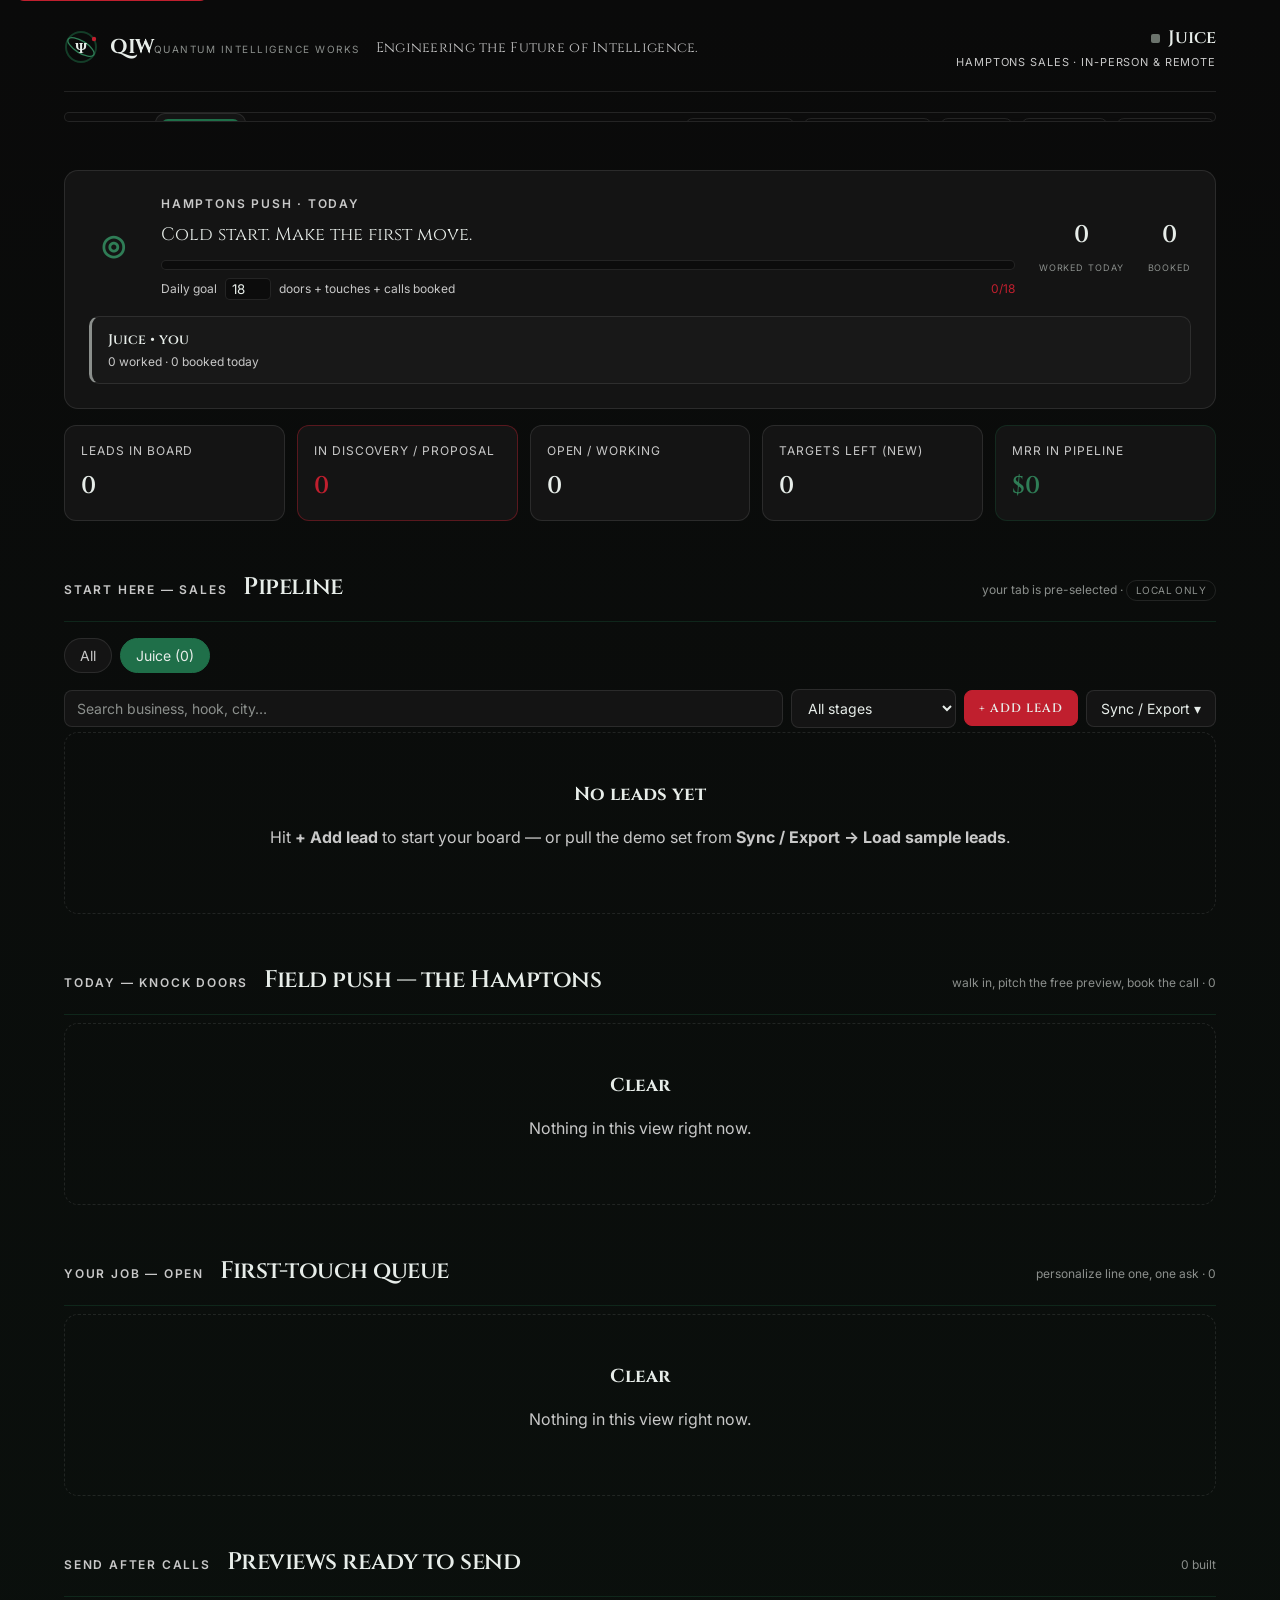
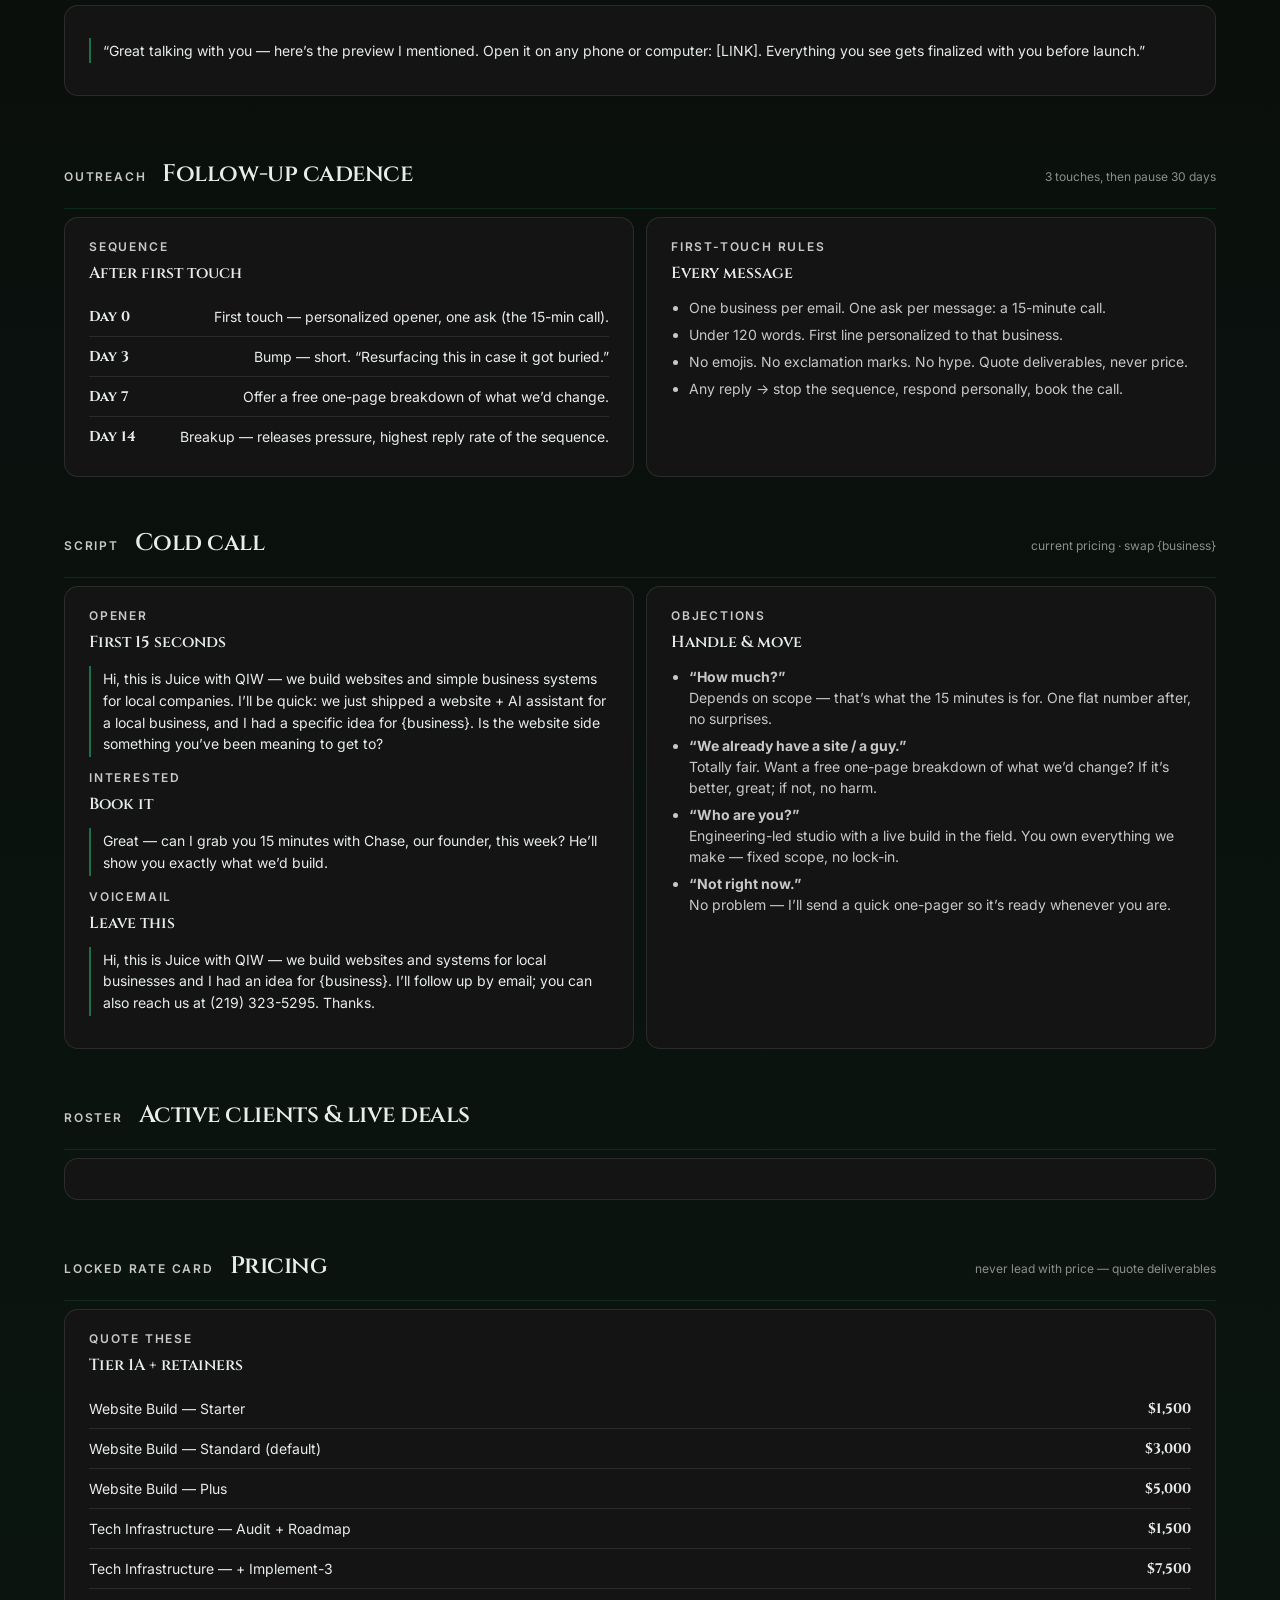
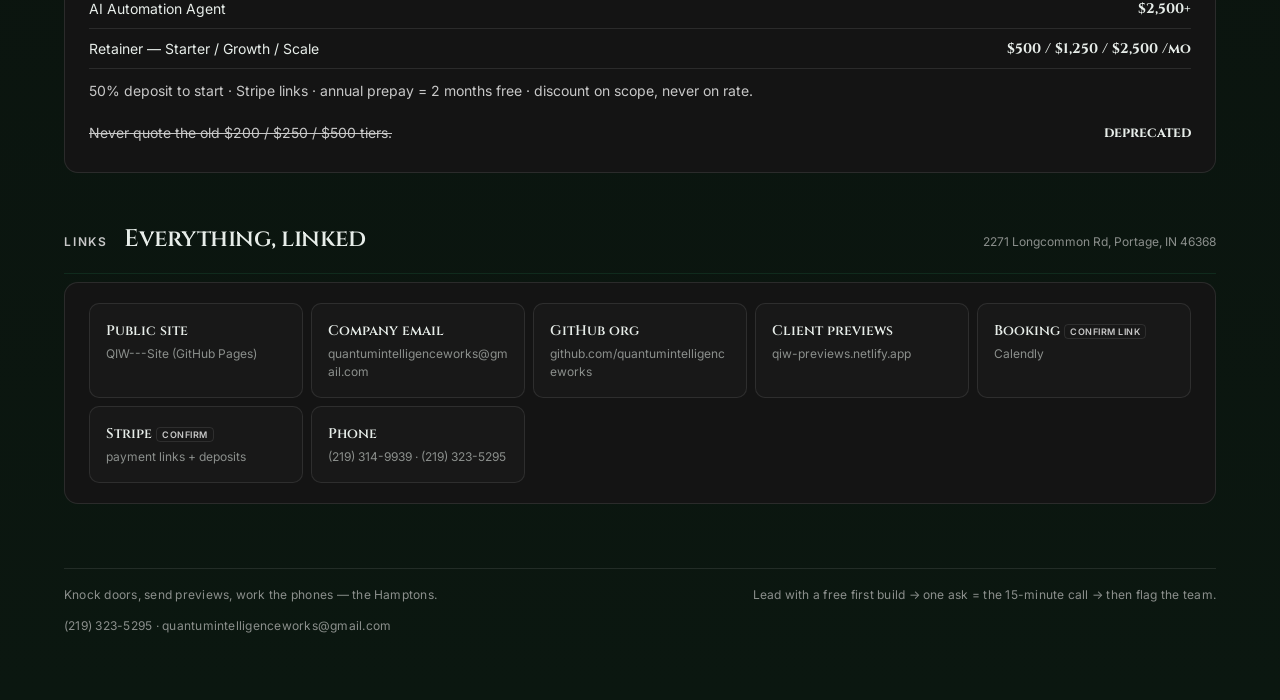
==== commit c2d3d41a: "Polish Juice Hamptons board: solo nav + peer meter, Hamptons territory" ====
--- a/juice/index.html
+++ b/juice/index.html
@@ -518,7 +518,7 @@
       '</svg><span class="lock"><span class="wm">QIW</span><span class="org">QUANTUM INTELLIGENCE WORKS</span></span></span>';
   }
   function nav() {
-    var pages = [["chase", "Chase"], ["aidan", "Aidan"], ["hayden", "Hayden"]];
+    var pages = [["juice", "Juice"]];
     var cls = ME.accent === "green" ? "g" : ME.accent === "steel" ? "s" : "";
     var inner = pages.map(function (p) {
       var here = p[0] === ME.key ? " here " + cls : "";
@@ -575,7 +575,7 @@
     else if (pct >= 30) st = "Steady grind. Keep pressing.";
     else if (c.w > 0) st = "Warming up — fill the board.";
     if (c.b > 0) st += "  ·  " + c.b + " call" + (c.b > 1 ? "s" : "") + " booked today.";
-    var reps = ["Chase", "Aidan", "Hayden"].map(function (o) { var r = repToday(o); return '<div class="repchip ' + ownClass(o) + '"><div class="n">' + o + (o === ME.name ? " • you" : "") + '</div><div class="s">' + r.w + " worked · " + r.b + " booked today</div></div>"; }).join("");
+    var reps = ["Juice"].map(function (o) { var r = repToday(o); return '<div class="repchip ' + ownClass(o) + '"><div class="n">' + o + (o === ME.name ? " • you" : "") + '</div><div class="s">' + r.w + " worked · " + r.b + " booked today</div></div>"; }).join("");
     var stats = statStrip();
     $("motorMod").innerHTML =
       '<div class="panel"><div class="motor">' +
@@ -712,7 +712,7 @@
         '<div class="cards2">' + body + "</div></section>";
     },
     field: function () {
-      return miniList(function (l) { return l.stage === "New"; }, "TODAY — KNOCK DOORS", "Field push — La Porte", "walk in, pitch the free preview, book the call");
+      return miniList(function (l) { return l.stage === "New"; }, "TODAY — KNOCK DOORS", "Field push — the Hamptons", "walk in, pitch the free preview, book the call");
     },
     coldcall: function () {
       var cc = SOPS.coldcall, me = ME.name;
@@ -818,7 +818,7 @@
     var opt = function (arr, v) { return arr.map(function (o) { return '<option' + (o === v ? " selected" : "") + ">" + o + "</option>"; }).join(""); };
     $("scrim").innerHTML = '<div class="modal"><h2>' + (id ? "Edit lead" : "Add lead") + '</h2><div class="fgrid">' +
       fld("business", "Business", l.business) + fldSel("owner", "Owner", OWNERS, l.owner || ME.name) +
-      fld("industry", "Industry", l.industry) + fld("city", "City / Region", l.city || "La Porte IN") +
+      fld("industry", "Industry", l.industry) + fld("city", "City / Region", l.city || "Southampton NY") +
       fld("contact", "Contact", l.contact) + fld("phone", "Phone", l.phone) +
       fld("email", "Email", l.email) + fldSel("presence", "Online presence", PRESENCE, l.presence || "Verify") +
       fldSel("source", "Channel", SOURCES, l.source || "Walk-in") + fldSel("model", "Model", MODELS, l.model || "Free to Monthly") +
